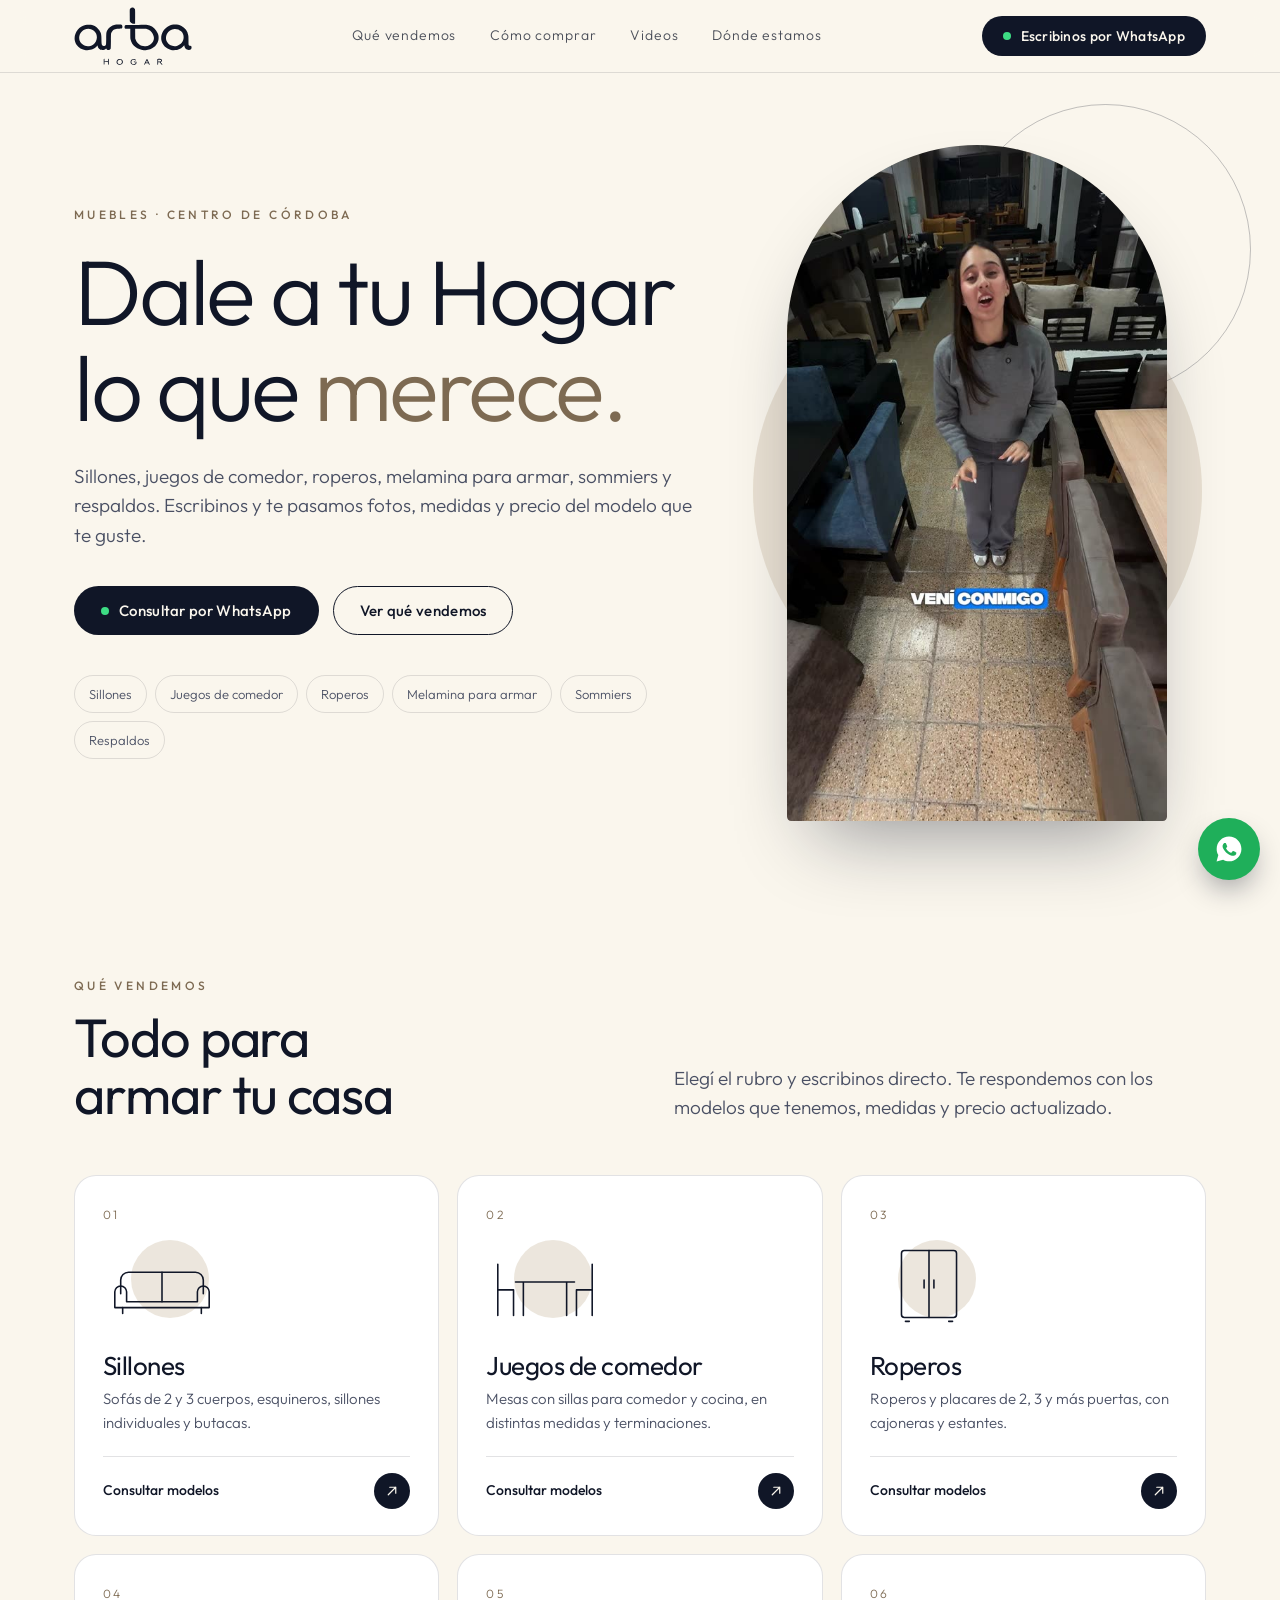
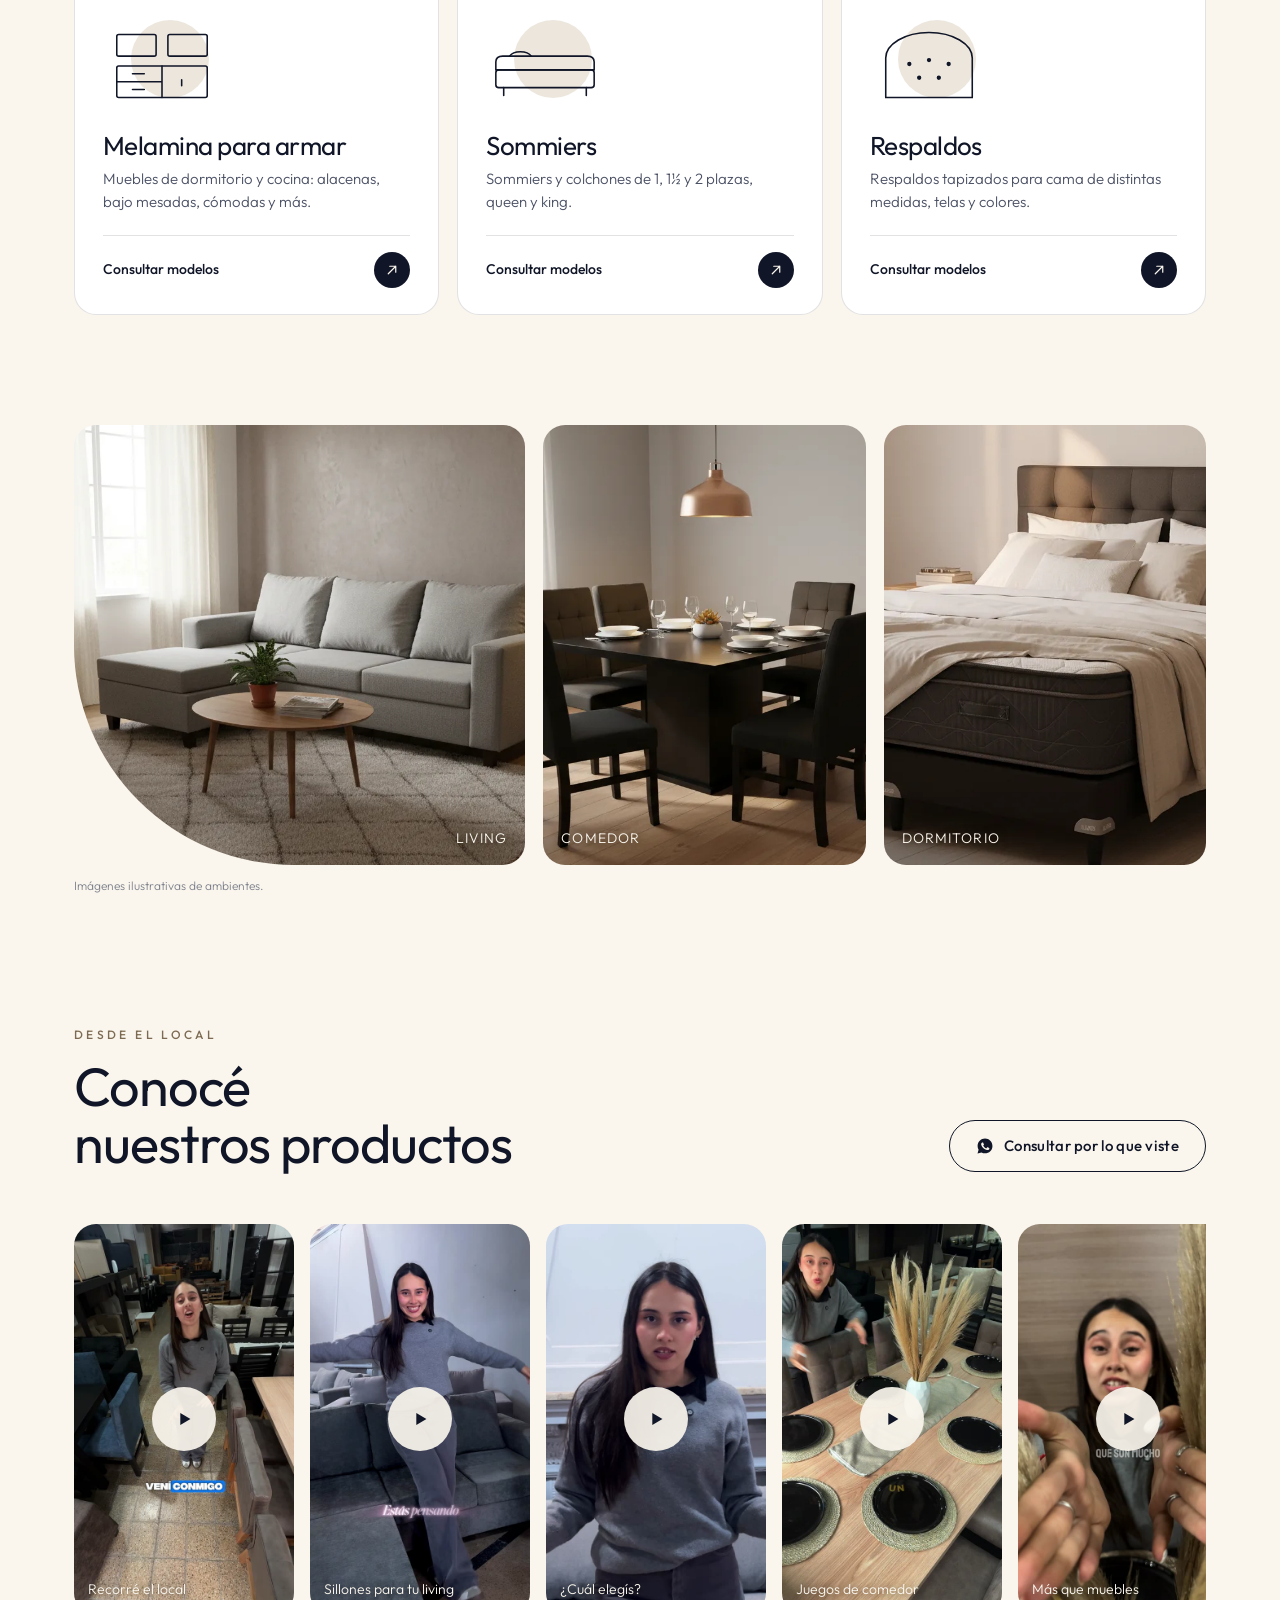
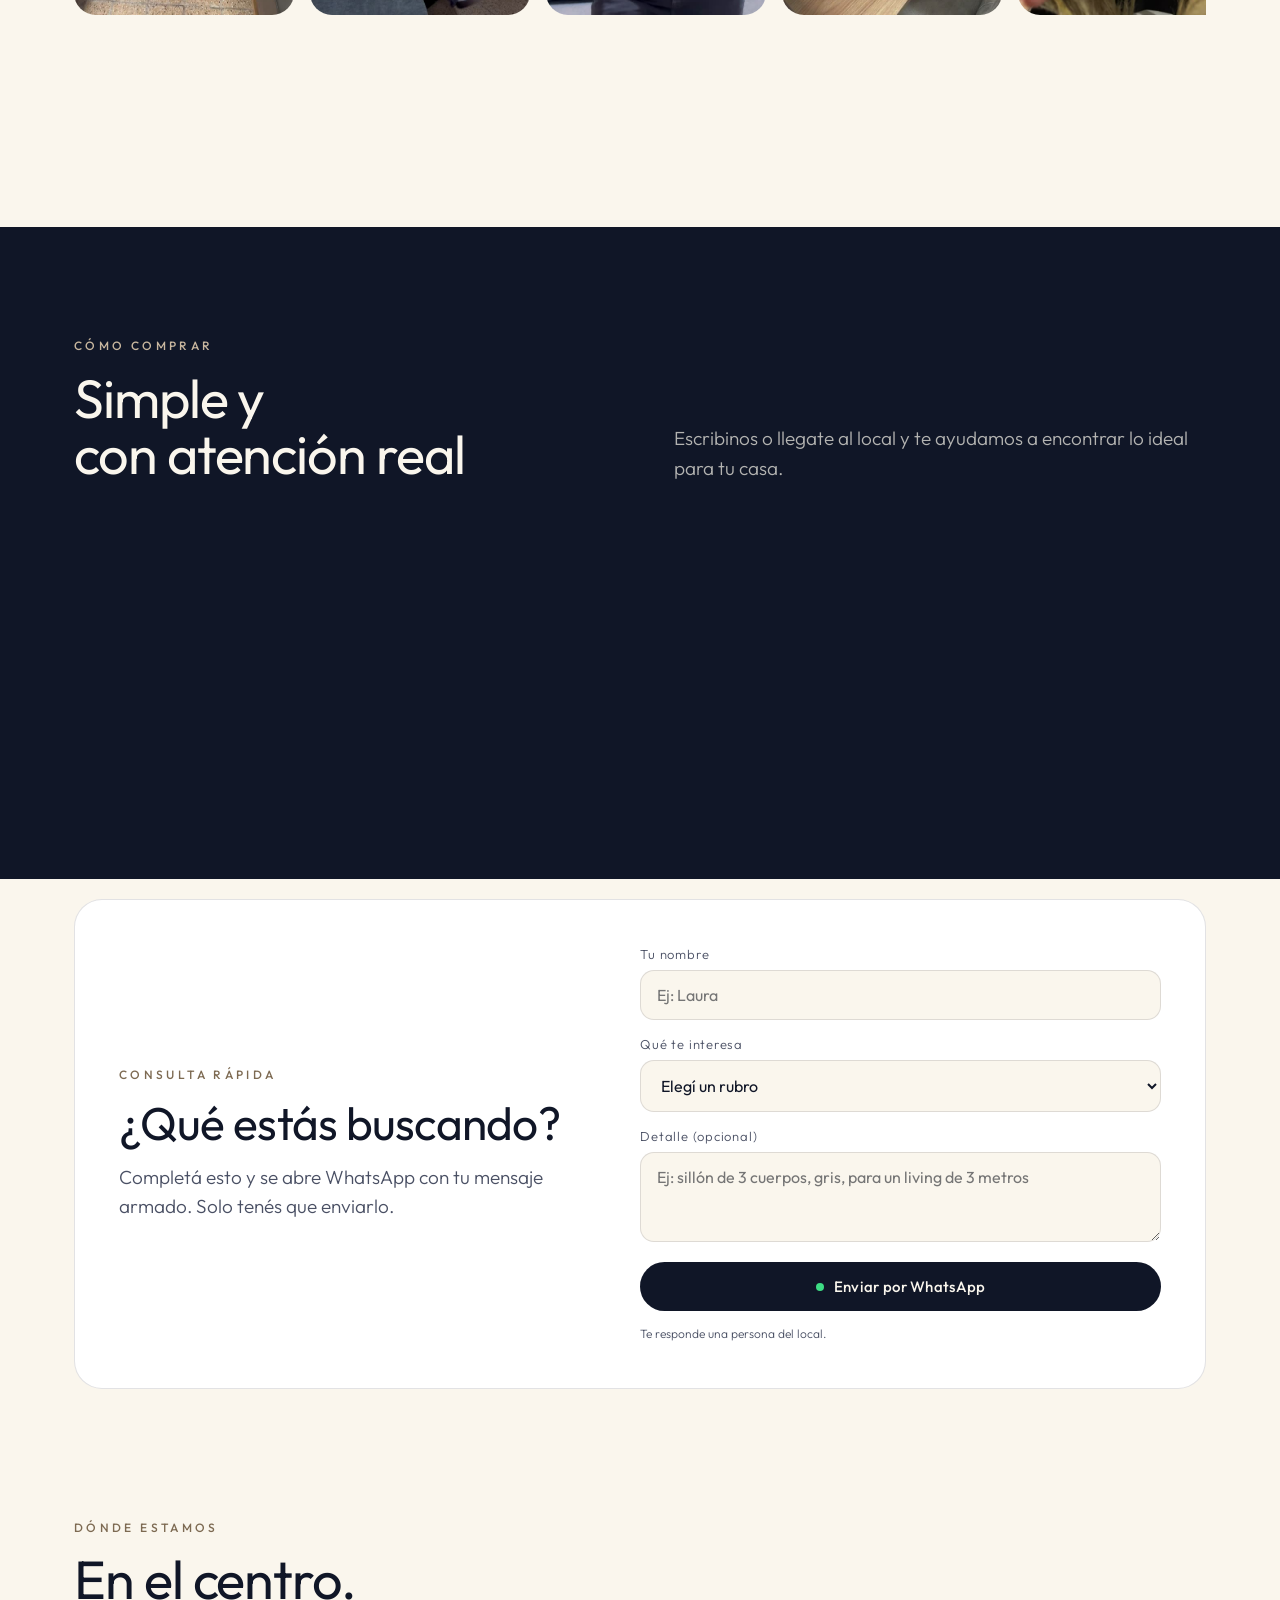
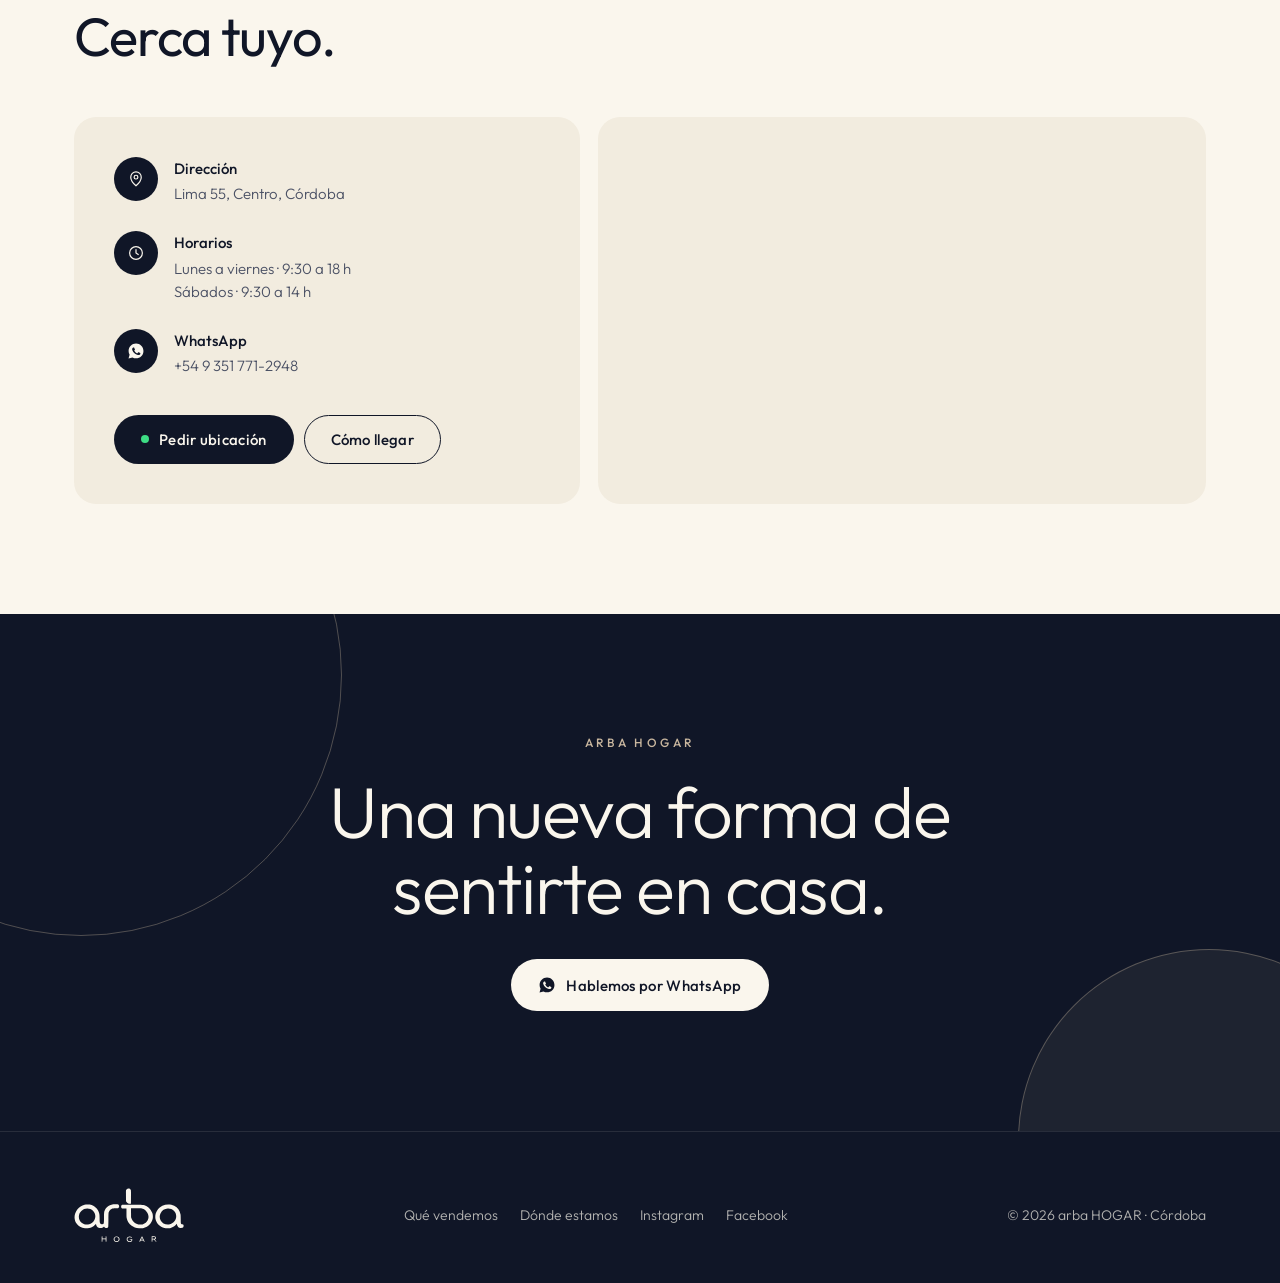
==== index.html @ 5118fccf "a" ====
<!doctype html>
<html lang="es-AR">
<head>
<meta charset="utf-8">
<meta name="viewport" content="width=device-width, initial-scale=1">
<title>arba HOGAR — Muebles en el centro de Córdoba</title>
<meta name="description" content="Sillones, juegos de comedor, roperos, melamina para armar, sommiers y respaldos. Visitanos en el centro de Córdoba o consultanos por WhatsApp.">
<meta property="og:title" content="arba HOGAR — Dale a tu Hogar lo que merece">
<meta property="og:description" content="Sillones, comedores, roperos, melamina, sommiers y respaldos. Consultanos por WhatsApp.">
<meta property="og:image" content="assets/og.jpg">
<meta property="og:type" content="website">
<meta name="theme-color" content="#101627">
<link rel="icon" href="assets/favicon.svg" type="image/svg+xml">
<link rel="preconnect" href="https://fonts.googleapis.com">
<link rel="preconnect" href="https://fonts.gstatic.com" crossorigin>
<link href="https://fonts.googleapis.com/css2?family=Outfit:wght@300;400;500;600&display=swap" rel="stylesheet">
<link rel="stylesheet" href="css/arba.css">
</head>
<body>
<div id="hdr"></div>

<main>
<!-- HERO -->
<section class="hero">
  <div class="wrap">
    <div class="reveal">
      <p class="eyebrow">Muebles · Centro de Córdoba</p>
      <h1 style="margin-top:18px">Dale a tu Hogar<br>lo que <em>merece.</em></h1>
      <p class="lead">Sillones, juegos de comedor, roperos, melamina para armar, sommiers y respaldos. Escribinos y te pasamos fotos, medidas y precio del modelo que te guste.</p>
      <div class="ctas">
        <a class="btn btn-wa" data-wa="Hola! Vi la web de arba HOGAR y quiero consultar por un mueble." data-src="hero"><span class="dot"></span>Consultar por WhatsApp</a>
        <a class="btn btn-line" href="#rubros" id="heroSec">Ver qué vendemos</a>
      </div>
      <div class="chips" id="chips"></div>
    </div>
    <div class="arch-wrap reveal">
      <div class="arch" id="heroMedia">
        <img src="assets/hero-vertical.webp" alt="Living con sillón y mesa ratona" fetchpriority="high">
      </div>
    </div>
  </div>
</section>

<!-- PROMO CON CUENTA REGRESIVA (modo tienda) -->
<section class="wrap reveal" id="promoSec" style="display:none;padding-bottom:28px"></section>

<!-- BENEFICIOS (modo tienda) -->
<section class="wrap reveal" id="perksSec" style="display:none;padding-bottom:10px"></section>

<!-- RUBROS -->
<section class="sec" id="rubros" style="padding-top:60px">
  <div class="wrap">
    <div class="sec-head reveal">
      <div><p class="eyebrow" id="rubrosEyebrow">Qué vendemos</p><h2 style="margin-top:14px" id="rubrosTitle">Todo para<br>armar tu casa</h2></div>
      <p class="lead" id="rubrosLead">Elegí el rubro y escribinos directo. Te respondemos con los modelos que tenemos, medidas y precio actualizado.</p>
    </div>
    <div class="rubros" id="rubrosGrid"></div>
  </div>
</section>

<!-- CARRUSELES POR RUBRO (modo tienda) -->
<section class="sec" id="cars" style="padding-top:10px;display:none"><div class="wrap" id="carsWrap"></div></section>

<!-- AMBIENTES -->
<section class="wrap reveal" style="padding-bottom:20px">
  <div class="amb">
    <figure><img src="assets/ambiente-living.webp" alt="Living" loading="lazy"><figcaption>LIVING</figcaption></figure>
    <figure><img src="assets/ambiente-comedor.webp" alt="Comedor" loading="lazy"><figcaption>COMEDOR</figcaption></figure>
    <figure><img src="assets/ambiente-dormitorio.webp" alt="Dormitorio" loading="lazy"><figcaption>DORMITORIO</figcaption></figure>
  </div>
  <p class="amb-note">Imágenes ilustrativas de ambientes.</p>
</section>

<!-- VIDEOS -->
<section class="sec" id="videos" data-if-videos>
  <div class="wrap">
    <div class="sec-head reveal">
      <div><p class="eyebrow">Desde el local</p><h2 style="margin-top:14px">Conocé<br>nuestros productos</h2></div>
      <a class="btn btn-line" data-wa="Hola! Vi los videos en la web y quiero consultar." data-src="videos"><svg class="ico"><use href="#i-wa"/></svg>Consultar por lo que viste</a>
    </div>
    <div class="reels reveal" id="reels"></div>
  </div>
</section>

<!-- FINANCIACIÓN (modo tienda) -->
<section class="sec dark" id="finSec" style="display:none;margin-top:90px">
  <div class="wrap">
    <div class="sec-head reveal">
      <div><p class="eyebrow">Formas de pago</p><h2 style="margin-top:14px">Pagalo como<br>te quede mejor</h2></div>
      <a class="btn btn-marfil" data-wa="Hola! Quiero consultar por las formas de pago y cuotas." data-src="financiacion"><svg class="ico"><use href="#i-wa"/></svg>Consultar planes</a>
    </div>
    <div class="fin reveal" id="finGrid"></div>
  </div>
</section>

<!-- CÓMO COMPRAR -->
<section class="sec dark" id="como" style="margin-top:90px">
  <div class="wrap">
    <div class="sec-head reveal">
      <div><p class="eyebrow">Cómo comprar</p><h2 style="margin-top:14px">Simple y<br>con atención real</h2></div>
      <p class="lead">Escribinos o llegate al local y te ayudamos a encontrar lo ideal para tu casa.</p>
    </div>
    <div class="pasos reveal" id="pasos">
      <div class="paso"><div class="n">1</div><h3>Contanos qué buscás</h3><p>Escribinos por WhatsApp qué mueble necesitás, para qué ambiente y, si las tenés, las medidas del espacio.</p></div>
      <div class="paso"><div class="n">2</div><h3>Te mandamos opciones</h3><p>Fotos, medidas, telas o colores disponibles y el precio actualizado de cada modelo.</p></div>
      <div class="paso"><div class="n">3</div><h3>Pasá a verlo o te lo enviamos</h3><p>Vení al local en el centro a verlo en persona, o coordinamos el envío a tu casa.</p></div>
    </div>
  </div>
</section>

<!-- CONSULTA RÁPIDA -->
<section class="sec" id="consulta" style="padding-top:20px">
  <div class="wrap">
    <div class="form-card reveal">
      <div>
        <p class="eyebrow">Consulta rápida</p>
        <h2 style="margin-top:14px;font-size:clamp(30px,4vw,46px)">¿Qué estás buscando?</h2>
        <p class="lead" style="margin-top:16px">Completá esto y se abre WhatsApp con tu mensaje armado. Solo tenés que enviarlo.</p>
      </div>
      <form id="leadForm">
        <label>Tu nombre<input name="nombre" required autocomplete="given-name" placeholder="Ej: Laura"></label>
        <label>Qué te interesa<select name="rubro" id="rubroSelect" required></select></label>
        <label>Detalle (opcional)<textarea name="detalle" rows="3" placeholder="Ej: sillón de 3 cuerpos, gris, para un living de 3 metros"></textarea></label>
        <button class="btn btn-wa" type="submit"><span class="dot"></span>Enviar por WhatsApp</button>
        <small>Te responde una persona del local.</small>
      </form>
    </div>
  </div>
</section>

<!-- DÓNDE -->
<section class="sec" id="donde" style="padding-top:20px">
  <div class="wrap">
    <div class="sec-head reveal">
      <div><p class="eyebrow">Dónde estamos</p><h2 style="margin-top:14px">En el centro.<br>Cerca tuyo.</h2></div>
    </div>
    <div class="donde reveal">
      <div class="info">
        <div class="row"><div class="i"><svg class="ico"><use href="#i-pin"/></svg></div><div><h4>Dirección</h4><p id="dirTxt"></p></div></div>
        <div class="row" id="horRow"><div class="i"><svg class="ico"><use href="#i-clock"/></svg></div><div><h4>Horarios</h4><p id="horTxt"></p></div></div>
        <div class="row"><div class="i"><svg class="ico"><use href="#i-wa"/></svg></div><div><h4>WhatsApp</h4><p id="waTxt"></p></div></div>
        <div style="display:flex;gap:10px;flex-wrap:wrap;margin-top:auto">
          <a class="btn btn-wa" data-wa="Hola! Quiero pasar por el local, ¿me confirman la dirección y el horario?" data-src="donde"><span class="dot"></span>Pedir ubicación</a>
          <a class="btn btn-line" id="mapsBtn" target="_blank" rel="noopener">Cómo llegar</a>
        </div>
      </div>
      <div class="map" id="mapBox"></div>
    </div>
  </div>
</section>

<!-- CIERRE -->
<section class="cierre dark">
  <div class="wrap" style="position:relative;z-index:1">
    <p class="eyebrow" style="margin-bottom:22px">arba HOGAR</p>
    <h2>Una nueva forma de sentirte en casa.</h2>
    <a class="btn btn-marfil" data-wa="Hola! Vi la web de arba HOGAR y quiero hacer una consulta." data-src="cierre"><svg class="ico"><use href="#i-wa"/></svg>Hablemos por WhatsApp</a>
  </div>
</section>
</main>

<div id="ftr"></div>

<script src="js/config.js"></script>
<script src="js/muestra.js"></script>
<script src="js/api.js"></script>
<script src="js/ui.js"></script>
<script>
(async function(){
  const U = ArbaUI, $ = (id) => document.getElementById(id);
  const site = await U.boot();
  let cat = { categorias: [], productos: [], promos: [] };
  try { cat = await ArbaAPI.catalogo(); } catch (e) { console.warn(e); }
  if (!cat.categorias.length) cat.categorias = window.ARBA_MUESTRA.categorias;   // red de seguridad
  const conCatalogo = site.catalogoActivo && cat.productos.length > 0;
  const banner = conCatalogo ? cat.promos.find(p => p.banner) : null;

  U.shell(site, { catalogo: conCatalogo, promoBanner: banner });

  const catById = Object.fromEntries(cat.categorias.map(c => [c.id, c]));
  const prodsDe = (c) => cat.productos.filter(p => p.categoria_id === c.id);

  // chips del hero
  $('chips').innerHTML = cat.categorias.map(c => conCatalogo
    ? `<a class="chip" href="catalogo.html?cat=${c.slug}">${U.esc(c.nombre)}</a>`
    : `<span class="chip">${U.esc(c.nombre)}</span>`).join('');

  if (conCatalogo) {
    $('heroSec').textContent = 'Ver catálogo'; $('heroSec').href = 'catalogo.html';
    $('rubrosEyebrow').textContent = 'Comprá por rubro';
    $('rubrosTitle').innerHTML = 'Elegí qué<br>estás buscando';
    $('rubrosLead').textContent = 'Precios publicados, variantes y cuotas. Sumá lo que te guste al carrito y mandanos el pedido por WhatsApp.';

    // promo con cuenta regresiva: la promo con franja, o la que vence antes
    const conFecha = cat.promos.filter(p => p.hasta).sort((a, b) => a.hasta.localeCompare(b.hasta));
    const promo = banner || conFecha[0];
    if (promo) {
      const alcance = promo.categoria_id ? catById[promo.categoria_id]?.nombre : 'productos seleccionados';
      const href = promo.categoria_id && catById[promo.categoria_id] ? `catalogo.html?cat=${catById[promo.categoria_id].slug}` : 'catalogo.html?promos=1';
      const fin = U.finDe(promo);
      $('promoSec').style.display = '';
      $('promoSec').innerHTML = `<div class="promo-band">
        <div><p class="eyebrow">Promo vigente</p>
          <h2>${U.esc(promo.titulo)}${promo.tipo === 'porcentaje' ? ` <b>${Number(promo.valor)}% OFF</b>` : ''}</h2>
          <p>En ${U.esc(alcance || 'productos seleccionados')}${promo.hasta ? ` · válida hasta el ${promo.hasta.split('-').reverse().slice(0, 2).join('/')}` : ' · por tiempo limitado'}.</p></div>
        <div class="right">${fin ? '<div class="cdown" id="cdHome"></div>' : ''}<a class="btn btn-marfil" href="${href}">Ver productos en promo</a></div></div>`;
      if (fin) U.countdown($('cdHome'), fin);
    }

    // beneficios
    const pl = (site.planes || [])[0];
    const perks = [
      pl ? ['i-card', `${pl.cuotas} cuotas${pl.sinInteres !== false ? ' sin interés' : ''}`, pl.nombre ? `con ${pl.nombre}` : 'con tarjeta'] : ['i-card', 'Pagá con tarjeta', 'Consultá planes'],
      ['i-cash', 'Mejor precio', 'en efectivo o transferencia'],
      ['i-store', 'Retirá en el local', site.direccion ? site.direccion.split(',')[0] : 'en el centro'],
      ['i-wa', 'Te asesoramos', 'por WhatsApp'],
    ];
    $('perksSec').style.display = '';
    $('perksSec').innerHTML = `<div class="perks">${perks.map(([ic, b, sp]) => `<div class="perk"><div class="i"><svg class="ico"><use href="#${ic}"/></svg></div><div><b>${U.esc(b)}</b><span>${U.esc(sp)}</span></div></div>`).join('')}</div>`;

    // financiación
    const ahorros = cat.productos.map(p => U.desdePrecio(p, cat.promos)).filter(x => x.mostrar && x.ahorro > 0).map(x => x.ahorro).sort((a, b) => a - b);
    const ahorroTip = ahorros.length ? ahorros[Math.floor(ahorros.length / 2)] : 0;
    const fin = (site.planes || []).map(p => ['i-card', `${p.cuotas} cuotas`, `${p.sinInteres !== false ? 'Sin interés' : 'Con tarjeta'}${p.nombre ? ' con ' + p.nombre : ''}`]);
    fin.push(['i-cash', ahorroTip ? `${ahorroTip}% menos` : 'Mejor precio', 'Pagando en efectivo o transferencia']);
    fin.push(['i-store', 'Retiro en el local', site.direccion || 'Centro de Córdoba']);
    $('finSec').style.display = '';
    $('finGrid').innerHTML = fin.slice(0, 3).map(([ic, b, p]) => `<div class="fin-card"><div class="i"><svg class="ico"><use href="#${ic}"/></svg></div><b>${U.esc(b)}</b><p>${U.esc(p)}</p></div>`).join('');
    $('como').style.marginTop = '0';

    // cómo comprar en modo tienda
    $('pasos').innerHTML = [
      ['Elegí tus muebles', 'Mirá modelos, variantes y precios. Sumá al carrito todo lo que te interese.'],
      ['Mandá el pedido', 'Desde el carrito se arma el mensaje con productos, total y forma de pago. Lo enviás por WhatsApp.'],
      ['Confirmamos y retirás', 'Te confirmamos disponibilidad y precio final. Retirás en el local o coordinamos la entrega.'],
    ].map(([h, p], i) => `<div class="paso"><div class="n">${i + 1}</div><h3>${h}</h3><p>${p}</p></div>`).join('');
  }

  // rubros
  $('rubrosGrid').innerHTML = cat.categorias.map((r, i) => {
    const ps = prodsDe(r);
    const precios = ps.map(p => U.desdePrecio(p, cat.promos)).filter(x => x.mostrar).map(x => x.precio);
    const desde = precios.length ? Math.min(...precios) : null;
    const attrs = conCatalogo
      ? `href="catalogo.html?cat=${r.slug}"`
      : `data-wa="Hola! Vi la web de arba HOGAR y quiero consultar por ${U.esc(r.nombre.toLowerCase())}." data-src="rubro" data-rubro="${r.slug}"`;
    return `<a class="rubro reveal" ${attrs}>
      <span class="num">${String(i + 1).padStart(2, '0')}${conCatalogo && ps.length ? `<span class="cnt">${ps.length} modelo${ps.length > 1 ? 's' : ''}</span>` : ''}</span>
      <div class="art">${U.ICONOS[r.icono] || U.ICONOS.generico}</div>
      <h3>${U.esc(r.nombre)}</h3><p>${U.esc(r.descripcion)}</p>
      ${conCatalogo && desde ? `<div class="desde">desde<b>${U.money(desde)}</b></div>` : ''}
      <div class="go"><span>${conCatalogo ? (ps.length ? 'Ver modelos' : 'Consultar') : 'Consultar modelos'}</span><span class="arrow"><svg class="ico"><use href="#i-arrow"/></svg></span></div></a>`;
  }).join('');
  $('rubroSelect').innerHTML = '<option value="" disabled selected>Elegí un rubro</option>' +
    cat.categorias.map(r => `<option>${U.esc(r.nombre)}</option>`).join('') + '<option>Otra cosa</option>';

  // carruseles: destacados + uno por rubro
  if (conCatalogo) {
    const bloques = [];
    const dest = cat.productos.filter(p => p.destacado);
    if (dest.length) bloques.push({ eyebrow: 'Destacados', titulo: 'Lo que más nos piden', href: 'catalogo.html', items: dest });
    const enPromo = cat.productos.filter(p => U.promoDe(p, cat.promos));
    if (enPromo.length) bloques.push({ eyebrow: 'Ofertas', titulo: 'En promoción', href: 'catalogo.html?promos=1', items: enPromo });
    const flechas = `<button class="car-btn" data-dir="-1" aria-label="Anterior"><svg class="ico"><use href="#i-chev-l"/></svg></button><button class="car-btn" data-dir="1" aria-label="Siguiente"><svg class="ico"><use href="#i-chev-r"/></svg></button>`;
    const conProds = cat.categorias.filter(c => prodsDe(c).length);
    $('cars').style.display = '';
    $('carsWrap').innerHTML = bloques.map(b => `<div class="car car-sec reveal" data-car>
      <div class="car-head"><div><p class="eyebrow">${U.esc(b.eyebrow)}</p><h2 style="margin-top:10px">${U.esc(b.titulo)}</h2></div>
        <div class="r"><a href="${b.href}">Ver todo</a>${flechas}</div></div>
      <div class="car-track">${b.items.slice(0, 10).map(p => U.card(p, catById[p.categoria_id], cat.promos)).join('')}</div></div>`).join('') +
      (conProds.length ? `<div class="car car-sec reveal" data-car id="tabsCar">
        <div class="car-head"><div><p class="eyebrow">Explorá</p><h2 style="margin-top:10px">Por rubro</h2></div><div class="r"><a id="tabAll" href="#">Ver todo</a>${flechas}</div></div>
        <div class="pills tabs" id="tabs">${conProds.map((c, i) => `<button class="pill${i ? '' : ' on'}" data-t="${c.id}">${U.esc(c.nombre)}</button>`).join('')}</div>
        <div class="car-track" id="tabTrack"></div></div>` : '');
    const tab = (id) => {
      const c = catById[id];
      $('tabTrack').innerHTML = prodsDe(c).map(p => U.card(p, c, cat.promos)).join('');
      $('tabTrack').scrollLeft = 0; $('tabAll').href = `catalogo.html?cat=${c.slug}`;
      document.querySelectorAll('#tabs .pill').forEach(b => b.classList.toggle('on', b.dataset.t === id));
      U.bindQuick($('tabTrack'), cat); $('tabTrack').dispatchEvent(new Event('scroll'));
    };
    if (conProds.length) { document.querySelectorAll('#tabs .pill').forEach(b => b.onclick = () => tab(b.dataset.t)); tab(conProds[0].id); }
    U.carousel($('carsWrap'));
    U.bindQuick(document, cat);
  }

  // formulario → WhatsApp
  $('leadForm').addEventListener('submit', e => {
    e.preventDefault();
    const f = new FormData(e.target);
    let msg = `Hola! Soy ${f.get('nombre').trim()}. Vi la web de arba HOGAR y me interesa: ${f.get('rubro')}.`;
    if (f.get('detalle').trim()) msg += `\n${f.get('detalle').trim()}`;
    U.track('Lead', { content_category: f.get('rubro') });
    window.open(U.waURL(msg), '_blank');
  });

  // dónde
  $('dirTxt').textContent = site.direccion || 'Centro de Córdoba — escribinos y te pasamos la ubicación exacta.';
  if ((site.horarios || []).length) $('horTxt').innerHTML = site.horarios.map(U.esc).join('<br>'); else $('horRow').style.display = 'none';
  $('waTxt').textContent = site.whatsappVisible;
  const q = encodeURIComponent((site.direccion || 'Centro, Córdoba') + ', Córdoba, Argentina');
  $('mapBox').innerHTML = `<iframe loading="lazy" referrerpolicy="no-referrer-when-downgrade" title="Mapa" src="https://www.google.com/maps?q=${q}&z=${site.direccion ? 16 : 14}&output=embed"></iframe>`;
  if (site.direccion) $('mapsBtn').href = `https://www.google.com/maps/search/?api=1&query=${q}`; else $('mapsBtn').style.display = 'none';

  // videos
  const vids = site.videos || [];
  const v0 = site.heroVideo && site.heroVideo.src ? site.heroVideo : vids[0];
  if (v0 && !matchMedia('(prefers-reduced-motion: reduce)').matches) {
    $('heroMedia').innerHTML = `<video autoplay muted loop playsinline preload="metadata" poster="${U.esc(v0.poster || 'assets/hero-vertical.webp')}"><source src="${U.esc(v0.src)}" type="video/mp4"></video>`;
  }
  if (vids.length) {
    $('reels').innerHTML = vids.map(v => `<div class="reel"><video muted loop playsinline preload="none" ${v.poster ? `poster="${U.esc(v.poster)}"` : ''}><source src="${U.esc(v.src)}#t=0.1" type="video/mp4"></video>
      <div class="play"><span><svg class="ico" style="width:22px;height:22px"><use href="#i-play"/></svg></span></div>${v.titulo ? `<div class="cap">${U.esc(v.titulo)}</div>` : ''}</div>`).join('');
    $('reels').querySelectorAll('.reel').forEach(r => {
      const vid = r.querySelector('video');
      r.addEventListener('click', () => {
        if (vid.paused) { $('reels').querySelectorAll('.reel').forEach(o => { o.querySelector('video').pause(); o.classList.remove('playing'); }); vid.muted = false; vid.play(); r.classList.add('playing'); }
        else { vid.pause(); r.classList.remove('playing'); }
      });
    });
  }

  U.bindWA();
  if (window.fbq) { const io = new IntersectionObserver(es => { if (es[0].isIntersecting) { U.track('ViewContent', { content_name: 'rubros' }); io.disconnect(); } }, { threshold: .3 }); io.observe($('rubros')); }
  U.reveal();
})();
</script>
</body>
</html>
---- css/arba.css ----
/* arba HOGAR — estilos compartidos */
:root{
  --noche:#101627; --noche-2:#1B2338; --marfil:#FAF6ED; --marfil-2:#F2ECDF;
  --arena:#C9B79F; --arena-osc:#7D6A52; --tinta:#101627; --tinta-suave:#4A5064;
  --linea:rgba(16,22,39,.12); --wa:#1FAF5A;
  --r:22px; --max:1180px;
}
*{box-sizing:border-box;margin:0;padding:0}
html{scroll-behavior:smooth}
body{font-family:'Outfit',system-ui,sans-serif;background:var(--marfil);color:var(--tinta);font-weight:300;line-height:1.55;-webkit-font-smoothing:antialiased;overflow-x:hidden}
img,video,svg{display:block;max-width:100%}
a{color:inherit;text-decoration:none}
.wrap{max-width:var(--max);margin:0 auto;padding:0 24px}
@media(max-width:600px){.wrap{padding:0 16px}}
.eyebrow{font-size:12px;letter-spacing:.28em;text-transform:uppercase;font-weight:500;color:var(--arena-osc)}
h1,h2,h3{font-weight:400;letter-spacing:-.02em;line-height:1.05}
h2{font-size:clamp(32px,4.6vw,54px)}
.lead{font-size:clamp(17px,1.6vw,19px);color:var(--tinta-suave);max-width:34em}

/* botones */
.btn{display:inline-flex;align-items:center;gap:10px;padding:16px 26px;border-radius:999px;font:500 15px/1 'Outfit',sans-serif;letter-spacing:.02em;cursor:pointer;border:1px solid transparent;transition:transform .2s,background .2s,color .2s}
.btn:hover{transform:translateY(-2px)}
.btn-wa{background:var(--noche);color:var(--marfil)}
.btn-wa:hover{background:var(--noche-2)}
.btn-wa .dot{width:8px;height:8px;border-radius:50%;background:#3DDC84;box-shadow:0 0 0 0 rgba(61,220,132,.6);animation:pulse 2s infinite}
.btn-line{border-color:var(--noche);color:var(--noche)}
.btn-line:hover{background:var(--noche);color:var(--marfil)}
.btn-marfil{background:var(--marfil);color:var(--noche)}
@keyframes pulse{0%{box-shadow:0 0 0 0 rgba(61,220,132,.55)}70%{box-shadow:0 0 0 10px rgba(61,220,132,0)}100%{box-shadow:0 0 0 0 rgba(61,220,132,0)}}
.ico{width:18px;height:18px;flex:none}

/* nav */
.nav{position:sticky;top:0;z-index:40;background:rgba(250,246,237,.88);backdrop-filter:blur(12px);border-bottom:1px solid var(--linea)}
.nav .wrap{display:flex;align-items:center;justify-content:space-between;height:72px}
.nav .logo{color:var(--noche);width:118px}
.nav ul{display:flex;gap:34px;list-style:none;font-size:14px;letter-spacing:.06em}
.nav ul a{opacity:.75;transition:opacity .2s}
.nav ul a:hover{opacity:1}
.nav .btn{padding:12px 20px;font-size:14px}
@media(max-width:860px){.nav ul{display:none}.nav .logo{width:96px}.nav .btn span.t-long{display:none}}

/* hero */
.hero{position:relative;padding:72px 0 96px;overflow:hidden}
.hero .wrap{display:grid;grid-template-columns:1.15fr .85fr;gap:56px;align-items:center}
.hero h1{font-size:clamp(46px,7.2vw,92px);font-weight:300;letter-spacing:-.035em}
.hero h1 em{font-style:normal;color:var(--arena-osc)}
.hero .lead{margin:26px 0 36px}
.hero .ctas{display:flex;gap:14px;flex-wrap:wrap}
.hero .chips{display:flex;flex-wrap:wrap;gap:8px;margin-top:40px}
.chip{font-size:13px;padding:8px 14px;border:1px solid var(--linea);border-radius:999px;color:var(--tinta-suave)}
.arch-wrap{position:relative;justify-self:center;width:min(380px,100%)}
.arch-wrap::before{content:"";position:absolute;width:118%;aspect-ratio:1;border-radius:50%;background:var(--arena);opacity:.35;left:-9%;top:18%;z-index:0}
.arch-wrap::after{content:"";position:absolute;width:76%;aspect-ratio:1;border-radius:50%;border:1px solid var(--noche);opacity:.25;right:-22%;top:-6%;z-index:0}
.arch{position:relative;z-index:1;aspect-ratio:9/16;border-radius:999px 999px var(--r) var(--r);overflow:hidden;background:var(--marfil-2);box-shadow:0 40px 80px -30px rgba(16,22,39,.45)}
.arch img,.arch video{width:100%;height:100%;object-fit:cover}
.arch .tag{position:absolute;left:16px;bottom:16px;right:16px;background:rgba(250,246,237,.92);border-radius:14px;padding:12px 14px;font-size:13px;display:flex;align-items:center;gap:10px}
.arch .tag b{font-weight:500}
@media(max-width:860px){
  .hero{padding:40px 0 72px}
  .hero .wrap{grid-template-columns:1fr;gap:48px}
  .arch-wrap{width:min(300px,78%)}
}

/* rubros */
.sec{padding:110px 0}
@media(max-width:600px){.sec{padding:76px 0}}
.sec-head{display:flex;justify-content:space-between;align-items:flex-end;gap:32px;margin-bottom:52px;flex-wrap:wrap}
.sec-head .lead{max-width:28em}
.rubros{display:grid;grid-template-columns:repeat(3,1fr);gap:18px}
@media(max-width:900px){.rubros{grid-template-columns:repeat(2,1fr)}}
@media(max-width:520px){.rubros{grid-template-columns:1fr 1fr;gap:10px}.rubro{min-height:0;padding:16px 14px 12px}.rubro .num{display:none}.rubro .art{width:64px;height:46px;margin:0 0 12px}.rubro .art::before{width:44px;height:44px;left:14px}.rubro h3{font-size:18px;margin-bottom:4px}.rubro p{display:none}.rubro .desde{margin-top:6px;font-size:12px}.rubro .desde b{font-size:19px}.rubro .go{margin-top:12px;padding-top:10px;font-size:13px}.rubro .go .arrow{width:28px;height:28px}}
.rubro{position:relative;background:#fff;border:1px solid var(--linea);border-radius:var(--r);padding:30px 28px 26px;display:flex;flex-direction:column;min-height:300px;transition:transform .3s,box-shadow .3s,border-color .3s;overflow:hidden}
.rubro:hover{transform:translateY(-4px);box-shadow:0 26px 50px -30px rgba(16,22,39,.35);border-color:transparent}
.rubro .num{font-size:12px;letter-spacing:.2em;color:var(--arena-osc)}
.rubro .art{width:118px;height:84px;color:var(--noche);margin:18px 0 26px;position:relative}
.rubro .art::before{content:"";position:absolute;width:78px;height:78px;border-radius:50%;background:var(--arena);opacity:.35;left:28px;top:-2px;z-index:0;transition:transform .4s}
.rubro:hover .art::before{transform:scale(1.15)}
.rubro .art svg{position:relative;z-index:1;width:100%;height:100%}
.rubro h3{font-size:26px;margin-bottom:8px}
.rubro p{font-size:15px;color:var(--tinta-suave);flex:1}
.rubro .go{margin-top:22px;display:flex;align-items:center;justify-content:space-between;font-size:14px;font-weight:500;border-top:1px solid var(--linea);padding-top:16px}
.rubro .go .arrow{width:36px;height:36px;border-radius:50%;background:var(--noche);color:var(--marfil);display:grid;place-items:center;transition:transform .3s}
.rubro:hover .go .arrow{transform:rotate(-45deg)}

/* ambientes */
.amb{display:grid;grid-template-columns:1.4fr 1fr 1fr;gap:18px;height:440px}
.amb figure{position:relative;border-radius:var(--r);overflow:hidden}
.amb figure:first-child{border-radius:var(--r) var(--r) var(--r) 220px}
.amb img{width:100%;height:100%;object-fit:cover;transition:transform 1.2s}
.amb figure:hover img{transform:scale(1.05)}
.amb figcaption{position:absolute;left:18px;bottom:16px;color:var(--marfil);font-size:14px;letter-spacing:.08em;text-shadow:0 1px 10px rgba(0,0,0,.5)}
.amb figure:first-child figcaption{left:auto;right:18px}
.amb-note{font-size:12px;color:var(--tinta-suave);margin-top:12px;opacity:.7}
@media(max-width:760px){.amb{grid-template-columns:1fr 1fr;height:auto}.amb figure{aspect-ratio:4/5}.amb figure:first-child{grid-column:1/-1;aspect-ratio:16/10;border-radius:var(--r) var(--r) var(--r) 120px}}

/* pasos */
.dark{background:var(--noche);color:var(--marfil)}
.dark .eyebrow{color:var(--arena)}
.dark .lead{color:rgba(250,246,237,.7)}
.pasos{display:grid;grid-template-columns:repeat(3,1fr);gap:0;border-top:1px solid rgba(250,246,237,.15)}
.paso{padding:40px 36px 10px 0}
.paso+.paso{padding-left:36px;border-left:1px solid rgba(250,246,237,.15)}
.paso .n{width:52px;height:52px;border-radius:50%;border:1px solid var(--arena);color:var(--arena);display:grid;place-items:center;font-size:18px;margin-bottom:26px}
.paso h3{font-size:24px;margin-bottom:10px}
.paso p{color:rgba(250,246,237,.68);font-size:15px}
@media(max-width:760px){.pasos{grid-template-columns:1fr}.paso,.paso+.paso{padding:32px 0;border-left:0;border-bottom:1px solid rgba(250,246,237,.15)}}

/* videos */
.reels{display:grid;grid-auto-flow:column;grid-auto-columns:minmax(220px,260px);gap:16px;overflow-x:auto;scroll-snap-type:x mandatory;padding-bottom:12px;scrollbar-width:thin}
.reel{scroll-snap-align:start;position:relative;aspect-ratio:9/16;border-radius:var(--r);overflow:hidden;background:var(--noche);cursor:pointer}
.reel video{width:100%;height:100%;object-fit:cover}
.reel .play{position:absolute;inset:0;display:grid;place-items:center;transition:opacity .3s}
.reel .play span{width:64px;height:64px;border-radius:50%;background:rgba(250,246,237,.92);display:grid;place-items:center;color:var(--noche)}
.reel.playing .play{opacity:0}
.reel .cap{position:absolute;left:14px;right:14px;bottom:14px;color:var(--marfil);font-size:14px;text-shadow:0 1px 8px rgba(0,0,0,.6)}

/* form */
.form-card{background:#fff;border:1px solid var(--linea);border-radius:28px;padding:44px;display:grid;grid-template-columns:1fr 1.1fr;gap:48px;align-items:center}
.form-card form{display:grid;gap:14px}
.form-card label{font-size:13px;letter-spacing:.06em;color:var(--tinta-suave);display:grid;gap:6px}
.form-card input,.form-card select,.form-card textarea{font:400 16px 'Outfit',sans-serif;padding:14px 16px;border:1px solid var(--linea);border-radius:14px;background:var(--marfil);color:var(--tinta);width:100%}
.form-card input:focus,.form-card select:focus,.form-card textarea:focus{outline:2px solid var(--arena);border-color:transparent}
.form-card .btn{justify-content:center;margin-top:6px}
.form-card small{font-size:12px;color:var(--tinta-suave)}
@media(max-width:820px){.form-card{grid-template-columns:1fr;padding:28px 22px;gap:28px}}

/* donde */
.donde{display:grid;grid-template-columns:1fr 1.2fr;gap:18px}
.donde .info{background:var(--marfil-2);border-radius:var(--r);padding:40px;display:flex;flex-direction:column;gap:26px}
.donde .row{display:flex;gap:16px}
.donde .row .i{width:44px;height:44px;border-radius:50%;background:var(--noche);color:var(--marfil);display:grid;place-items:center;flex:none}
.donde .row h4{font-weight:500;font-size:15px;margin-bottom:2px}
.donde .row p{font-size:15px;color:var(--tinta-suave)}
.donde .map{border-radius:var(--r);overflow:hidden;min-height:380px;background:var(--marfil-2)}
.donde .map iframe{width:100%;height:100%;min-height:380px;border:0;filter:grayscale(.4) sepia(.15)}
@media(max-width:820px){.donde{grid-template-columns:1fr}.donde .info{padding:28px 22px}}

/* cierre */
.cierre{position:relative;overflow:hidden;text-align:center;padding:120px 0}
.cierre h2{font-size:clamp(36px,6vw,72px);font-weight:300;max-width:12em;margin:0 auto 34px}
.cierre::before,.cierre::after{content:"";position:absolute;border-radius:50%;border:1px solid rgba(201,183,159,.35)}
.cierre::before{width:520px;height:520px;left:-180px;top:-200px}
.cierre::after{width:380px;height:380px;right:-120px;bottom:-200px;background:rgba(201,183,159,.08)}

footer{background:var(--noche);color:rgba(250,246,237,.7);padding:56px 0 40px;font-size:14px;border-top:1px solid rgba(250,246,237,.1)}
footer .wrap{display:flex;justify-content:space-between;align-items:center;gap:28px;flex-wrap:wrap}
footer .logo{width:110px;color:var(--marfil)}
footer nav{display:flex;gap:22px;flex-wrap:wrap}
footer a:hover{color:var(--marfil)}

/* flotante */
.wa-float{position:fixed;right:20px;bottom:20px;z-index:50;width:62px;height:62px;border-radius:50%;background:var(--wa);color:#fff;display:grid;place-items:center;box-shadow:0 14px 30px -8px rgba(16,22,39,.45);transition:transform .2s}
.wa-float:hover{transform:scale(1.07)}
.wa-float svg{width:30px;height:30px}

.reveal{opacity:0;transform:translateY(24px);transition:opacity .8s ease,transform .8s ease}
.reveal.in{opacity:1;transform:none}
@media(prefers-reduced-motion:reduce){.reveal{opacity:1;transform:none}html{scroll-behavior:auto}}

/* ═════════════ TIENDA ═════════════ */
body.lock{overflow:hidden}
.nav ul a.on{opacity:1;font-weight:500}
.nav-right{display:flex;align-items:center;gap:8px}
.nav-search{width:42px;height:42px;border-radius:50%;display:grid;place-items:center;border:1px solid var(--linea);color:var(--noche)}
.nav-search:hover{border-color:var(--noche)}
.btn-cart{position:relative;display:inline-flex;align-items:center;gap:8px;padding:11px 16px;border-radius:999px;border:1px solid var(--noche);font:500 14px 'Outfit',sans-serif;background:var(--noche);color:var(--marfil);cursor:pointer}
.btn-cart .count,.drawer h3 .count{min-width:20px;height:20px;border-radius:10px;background:var(--arena);color:var(--noche);font-size:12px;display:inline-grid;place-items:center;padding:0 6px;font-weight:600}
.btn-cart.pulse{animation:cartpulse .6s ease}
@keyframes cartpulse{0%{transform:scale(1)}40%{transform:scale(1.12)}100%{transform:scale(1)}}
@media(max-width:1100px){.nav-wa .t-long{display:none}}
@media(max-width:860px){.nav-wa{display:none}.btn-cart .lbl{display:none}.btn-cart{padding:11px 13px}}

/* barra animada */
.ticker{background:var(--noche);color:var(--marfil);height:38px;overflow:hidden;font-size:13px;letter-spacing:.06em;position:relative;z-index:41}
.ticker-track{display:flex;align-items:center;height:100%;white-space:nowrap;width:max-content;animation:tick 40s linear infinite}
.ticker-track span{padding:0 22px}
.ticker-track i{color:var(--arena);font-style:normal;font-size:10px}
.ticker:hover .ticker-track{animation-play-state:paused}
@keyframes tick{to{transform:translateX(-50%)}}
@media(prefers-reduced-motion:reduce){.ticker-track{animation:none}}

/* banda promo con countdown */
.promo-band{background:var(--noche);color:var(--marfil);border-radius:28px;padding:36px 40px;display:grid;grid-template-columns:1fr auto;gap:28px;align-items:center;position:relative;overflow:hidden}
.promo-band::before{content:"";position:absolute;width:420px;height:420px;border-radius:50%;border:1px solid rgba(201,183,159,.3);right:-120px;top:-210px}
.promo-band::after{content:"";position:absolute;width:260px;height:260px;border-radius:50%;background:rgba(201,183,159,.1);left:38%;bottom:-170px}
.promo-band > *{position:relative;z-index:1}
.promo-band .eyebrow{color:var(--arena)}
.promo-band h2{font-size:clamp(30px,4.2vw,50px);font-weight:300;margin:10px 0 8px}
.promo-band h2 b{font-weight:500;color:var(--arena);white-space:nowrap}
.promo-band p{color:rgba(250,246,237,.7)}
.promo-band .right{display:grid;gap:16px;justify-items:end}
.cdown{display:flex;gap:8px}
.cd{display:grid;place-items:center;width:72px;height:76px;border-radius:16px;background:rgba(250,246,237,.08);border:1px solid rgba(250,246,237,.14)}
.cd b{font-size:30px;font-weight:500;line-height:1;font-variant-numeric:tabular-nums}
.cd small{font-size:10px;letter-spacing:.16em;text-transform:uppercase;color:rgba(250,246,237,.6);margin-top:-14px}
@media(max-width:820px){.promo-band{grid-template-columns:1fr;padding:28px 22px}.promo-band .right{justify-items:start}.cd{width:62px;height:66px}.cd b{font-size:24px}}

/* tira de beneficios */
.perks{display:grid;grid-template-columns:repeat(4,1fr);gap:0;border:1px solid var(--linea);border-radius:22px;background:#fff}
.perk{display:flex;gap:14px;align-items:center;padding:20px 22px}
.perk+.perk{border-left:1px solid var(--linea)}
.perk .i{width:44px;height:44px;border-radius:50%;background:var(--marfil-2);display:grid;place-items:center;color:var(--noche);flex:none}
.perk b{display:block;font-weight:500;font-size:15px}
.perk span{font-size:13px;color:var(--tinta-suave)}
@media(max-width:900px){.perks{grid-template-columns:1fr 1fr}.perk:nth-child(3){border-left:0}.perk:nth-child(n+3){border-top:1px solid var(--linea)}}
@media(max-width:520px){.perk{padding:16px 14px;gap:10px}.perk .i{width:36px;height:36px}.perk b{font-size:14px}.perk span{font-size:12px}}

/* rubros con "desde" */
.rubro .desde{margin-top:14px;font-size:13px;color:var(--tinta-suave)}
.rubro .desde b{display:block;font-size:26px;font-weight:500;color:var(--tinta);letter-spacing:-.02em}
.rubro .cnt{font-size:12px;color:var(--arena-osc);margin-left:8px;letter-spacing:.04em}

/* carruseles por rubro */
.car{position:relative}
.car-head{display:flex;justify-content:space-between;align-items:flex-end;gap:16px;margin-bottom:22px;flex-wrap:wrap}
.car-head h2{font-size:clamp(28px,3.4vw,40px)}
.car-head .r{display:flex;gap:8px;align-items:center}
.car-head .r a{font-size:14px;font-weight:500;border-bottom:1px solid currentColor;margin-right:8px}
.car-btn{width:44px;height:44px;border-radius:50%;border:1px solid var(--linea);background:#fff;color:var(--noche);display:grid;place-items:center;cursor:pointer;transition:all .2s}
.car-btn:hover:not(:disabled){background:var(--noche);color:var(--marfil)}
.car-btn:disabled{opacity:.35;cursor:default}
.car-track{display:grid;grid-auto-flow:column;grid-auto-columns:calc((100% - 60px)/4);gap:20px;overflow-x:auto;scroll-snap-type:x mandatory;scrollbar-width:none;padding-bottom:6px}
.car-track::-webkit-scrollbar{display:none}
.car-track > *{scroll-snap-align:start}
@media(max-width:1000px){.car-track{grid-auto-columns:calc((100% - 40px)/3)}}
@media(max-width:720px){.car-track{grid-auto-columns:46%;gap:12px}.car-head .car-btn{display:none}}
.car-sec + .car-sec{margin-top:80px}

/* financiación */
.fin{display:grid;grid-template-columns:repeat(3,1fr);gap:16px}
.fin-card{border:1px solid rgba(250,246,237,.16);border-radius:22px;padding:28px;background:rgba(250,246,237,.04)}
.fin-card .i{width:48px;height:48px;border-radius:50%;background:rgba(201,183,159,.18);color:var(--arena);display:grid;place-items:center;margin-bottom:20px}
.fin-card b{display:block;font-size:30px;font-weight:500;letter-spacing:-.02em;color:var(--marfil)}
.fin-card p{color:rgba(250,246,237,.65);font-size:15px;margin-top:4px}
@media(max-width:820px){.fin{grid-template-columns:1fr}}

/* catálogo */
.cat-hero{padding:48px 0 22px}
.cat-hero h1{font-size:clamp(40px,6vw,72px);font-weight:300;letter-spacing:-.03em;margin-top:14px}
.toolbar{display:flex;gap:14px;align-items:center;justify-content:space-between;flex-wrap:wrap;padding:18px 0 22px;border-bottom:1px solid var(--linea);margin-bottom:30px;position:sticky;top:72px;z-index:20;background:var(--marfil)}
.pills{display:flex;gap:8px;flex-wrap:wrap;flex:1 1 100%;min-width:0}
@media(min-width:1101px){.pills{flex:1 1 0}}
.pill{padding:10px 16px;border-radius:999px;border:1px solid var(--linea);font:400 14px 'Outfit',sans-serif;background:transparent;color:var(--tinta);cursor:pointer;transition:all .2s;white-space:nowrap}
.pill:hover{border-color:var(--noche)}
.pill.on{background:var(--noche);color:var(--marfil);border-color:var(--noche)}
.pill.promo{border-color:var(--arena-osc);color:var(--arena-osc)}
.pill.promo.on{background:var(--arena);border-color:var(--arena);color:var(--noche)}
.search{display:flex;align-items:center;gap:8px;border:1px solid var(--linea);border-radius:999px;padding:0 16px;background:#fff;min-width:260px}
.search input{border:0;outline:0;font:400 15px 'Outfit',sans-serif;padding:12px 0;background:transparent;width:100%;color:var(--tinta)}
.sort{font:400 14px 'Outfit',sans-serif;border:1px solid var(--linea);border-radius:999px;padding:11px 14px;background:#fff;color:var(--tinta)}
.result-n{font-size:13px;color:var(--tinta-suave);margin:-14px 0 20px}
@media(max-width:700px){.search{min-width:0;flex:1}.toolbar{top:64px;padding:12px 0}.toolbar .pills{order:3;width:100%;overflow-x:auto;flex-wrap:nowrap;padding-bottom:4px;scrollbar-width:none}}

/* grilla y tarjetas */
.grid{display:grid;grid-template-columns:repeat(4,minmax(0,1fr));gap:30px 20px}
@media(max-width:1000px){.grid{grid-template-columns:repeat(3,minmax(0,1fr))}}
@media(max-width:720px){.grid{grid-template-columns:repeat(2,minmax(0,1fr));gap:24px 12px}}
.card{position:relative;display:flex;flex-direction:column;color:inherit;min-width:0}
.card .ph{position:relative;display:block;aspect-ratio:4/5;border-radius:var(--r);overflow:hidden;background:var(--marfil-2)}
.card .ph img{position:absolute;inset:0;width:100%;height:100%;object-fit:cover;transition:transform .8s,opacity .5s}
.card .ph img.alt{opacity:0}
.card:hover .ph img.alt{opacity:1}
.card:hover .ph img:not(.alt){transform:scale(1.04)}
.card .badges{position:absolute;top:12px;left:12px;display:flex;gap:6px;flex-wrap:wrap;z-index:2}
.badge{font-size:11px;letter-spacing:.08em;text-transform:uppercase;padding:6px 10px;border-radius:999px;background:var(--marfil);color:var(--noche);font-weight:500}
.badge.promo{background:var(--noche);color:var(--marfil)}
.badge.muestra{background:rgba(250,246,237,.85);color:var(--arena-osc);border:1px dashed var(--arena-osc)}
.card .quick{position:absolute;right:12px;top:12px;width:40px;height:40px;border-radius:50%;border:0;background:var(--noche);color:var(--marfil);font-size:22px;line-height:1;cursor:pointer;display:grid;place-items:center;z-index:3;box-shadow:0 8px 18px -8px rgba(16,22,39,.6);transition:transform .2s,opacity .2s;opacity:0}
.card:hover .quick,.card .quick:focus{opacity:1}
.card .quick:hover{transform:scale(1.08)}
@media(hover:none){.card .quick{opacity:1;width:36px;height:36px;font-size:20px}}
.card .info{display:block;padding:14px 2px 0}
.card .cat{font-size:11px;letter-spacing:.2em;text-transform:uppercase;color:var(--arena-osc)}
.card h3{font-size:18px;font-weight:400;margin:6px 0 2px;letter-spacing:-.01em;line-height:1.2}
.card .res{font-size:14px;color:var(--tinta-suave);white-space:nowrap;overflow:hidden;text-overflow:ellipsis}
.card .pr{margin-top:10px;display:flex;align-items:baseline;gap:8px;flex-wrap:wrap}
.card .pr small{font-size:12px;color:var(--tinta-suave)}
.card .pr b{font-weight:500;font-size:21px;letter-spacing:-.01em}
.card .pr s{font-size:13px;color:var(--tinta-suave)}
.card .pr .cons{font-size:14px;font-weight:500;color:var(--arena-osc)}
.card .save{font-size:12px;color:var(--arena-osc);font-weight:500;margin-top:2px}
.card .cuota{font-size:13px;color:var(--tinta-suave);margin-top:4px}
.card .cuota b{color:var(--tinta);font-weight:500}
.card .swatches{display:flex;gap:4px;margin-top:10px;align-items:center}
.card .swatches i{width:13px;height:13px;border-radius:50%;border:1px solid var(--linea)}
.card .swatches span{font-size:11px;color:var(--tinta-suave);margin-left:2px}
@media(max-width:720px){.card h3{font-size:15px}.card .pr b{font-size:17px}.card .cuota{font-size:12px}.card .save{font-size:11px}}

.ph-empty{position:absolute;inset:0;display:grid;place-items:center;color:var(--noche)}
.ph-empty .art{width:46%;max-width:150px;aspect-ratio:120/84;position:relative}
.ph-empty .art::before{content:"";position:absolute;width:62%;aspect-ratio:1;border-radius:50%;background:var(--arena);opacity:.4;left:22%;top:-6%}
.ph-empty .art svg{position:relative;width:100%;height:100%}
.empty-state{text-align:center;padding:80px 20px;color:var(--tinta-suave)}

/* producto */
.crumbs{font-size:13px;color:var(--tinta-suave);padding:22px 0;display:flex;gap:8px;flex-wrap:wrap}
.crumbs a:hover{color:var(--tinta)}
.pdp{display:grid;grid-template-columns:1.1fr .9fr;gap:56px;align-items:start;padding-bottom:90px}
@media(max-width:900px){.pdp{grid-template-columns:1fr;gap:26px}}
.gal-main{position:relative;aspect-ratio:4/5;border-radius:240px 240px var(--r) var(--r);overflow:hidden;background:var(--marfil-2)}
.gal-main img{width:100%;height:100%;object-fit:cover}
.gal-main .badges{position:absolute;top:22px;left:50%;transform:translateX(-50%);display:flex;gap:6px}
.gal-thumbs{display:flex;gap:10px;margin-top:12px;overflow-x:auto}
.gal-thumbs button{flex:none;width:76px;height:76px;border-radius:14px;overflow:hidden;border:2px solid transparent;padding:0;cursor:pointer;background:var(--marfil-2)}
.gal-thumbs button.on{border-color:var(--noche)}
.gal-thumbs img{width:100%;height:100%;object-fit:cover}
.gal-nav{position:absolute;top:50%;transform:translateY(-50%);width:44px;height:44px;border-radius:50%;border:0;background:rgba(250,246,237,.9);cursor:pointer;display:grid;place-items:center;color:var(--noche)}
.gal-nav.prev{left:12px}.gal-nav.next{right:12px}
.pdp-info{position:sticky;top:96px}
@media(max-width:900px){.pdp-info{position:static}.gal-main{border-radius:160px 160px var(--r) var(--r)}}
.pdp-info h1{font-size:clamp(32px,4.2vw,50px);font-weight:300;letter-spacing:-.03em;margin:10px 0 8px;line-height:1.05}
.pdp-info .res{color:var(--tinta-suave);font-size:17px}
.pdp-promo{display:flex;align-items:center;justify-content:space-between;gap:14px;flex-wrap:wrap;background:var(--noche);color:var(--marfil);border-radius:18px;padding:14px 16px;margin-top:22px}
.pdp-promo b{font-weight:500}
.pdp-promo small{display:block;color:rgba(250,246,237,.6);font-size:12px}
.pdp-promo .cdown{gap:5px}
.pdp-promo .cd{width:48px;height:50px;border-radius:12px}
.pdp-promo .cd b{font-size:18px}
.pdp-promo .cd small{font-size:8px;margin-top:-10px}
.price-box{margin:22px 0;padding:22px;border-radius:20px;background:#fff;border:1px solid var(--linea)}
.price-box .main{display:flex;align-items:baseline;gap:12px;flex-wrap:wrap}
.price-box .main b{font-size:42px;font-weight:500;letter-spacing:-.02em;line-height:1}
.price-box .main s{color:var(--tinta-suave);font-size:17px}
.price-box .main .off{font-size:13px;font-weight:600;background:var(--arena);color:var(--noche);padding:4px 10px;border-radius:999px}
.price-box .lbl{font-size:13px;color:var(--tinta-suave);margin-top:6px}
.price-box .opts{margin-top:16px;padding-top:14px;border-top:1px dashed var(--linea);display:grid;gap:8px;font-size:15px}
.price-box .opts div{display:flex;justify-content:space-between;gap:10px}
.price-box .opts .hl{background:var(--marfil-2);margin:0 -10px;padding:10px;border-radius:12px}
.price-box .opts .hl b{font-weight:500}
.opt-label{font-size:12px;letter-spacing:.18em;text-transform:uppercase;color:var(--tinta-suave);margin-bottom:10px}
.opt-label span{color:var(--tinta);letter-spacing:0;text-transform:none;font-size:14px;margin-left:6px}
.opt-label.warn{color:#B3412E}
.vars{display:flex;flex-wrap:wrap;gap:8px;margin-bottom:22px}
.var{display:inline-flex;align-items:center;gap:8px;padding:10px 14px;border-radius:999px;border:1px solid var(--linea);background:#fff;font:400 14px 'Outfit',sans-serif;color:var(--tinta);cursor:pointer;transition:all .2s}
.var i{width:16px;height:16px;border-radius:50%;border:1px solid rgba(16,22,39,.15)}
.var em{font-style:normal;font-size:12px;color:var(--tinta-suave)}
.var.on{border-color:var(--noche);box-shadow:inset 0 0 0 1px var(--noche)}
.var.off{opacity:.45;text-decoration:line-through}
.buy{display:grid;grid-template-columns:auto 1fr;gap:10px}
.qty-box{display:flex;align-items:center;border:1px solid var(--linea);border-radius:999px;background:#fff}
.qty-box button{width:44px;height:52px;border:0;background:none;font-size:20px;cursor:pointer;color:var(--noche)}
.qty-box span{min-width:26px;text-align:center;font-weight:500}
.buy .btn,.pdp-ctas .btn{justify-content:center;padding:18px}
.pdp-ctas{display:grid;gap:10px;margin-top:10px}
.btn-wa-green{background:#1FAF5A;color:#fff}
.btn-wa-green:hover{background:#189A4E}
.trust{display:grid;grid-template-columns:repeat(3,1fr);gap:8px;margin-top:18px}
.trust div{display:flex;flex-direction:column;align-items:center;text-align:center;gap:6px;font-size:12px;color:var(--tinta-suave);padding:12px 6px;border-radius:14px;background:var(--marfil-2)}
.trust svg{width:22px;height:22px;color:var(--noche)}
.acc{border-top:1px solid var(--linea);margin-top:26px}
.acc details{border-bottom:1px solid var(--linea)}
.acc summary{list-style:none;cursor:pointer;padding:18px 0;font-weight:500;font-size:15px;display:flex;justify-content:space-between}
.acc summary::-webkit-details-marker{display:none}
.acc summary::after{content:"+";font-weight:300;font-size:20px;line-height:1}
.acc details[open] summary::after{content:"–"}
.acc .body{padding:0 0 20px;color:var(--tinta-suave);font-size:15px;white-space:pre-line}
.specs{width:100%;border-collapse:collapse;font-size:15px}
.specs td{padding:8px 0;border-bottom:1px dashed var(--linea)}
.specs td:first-child{color:var(--tinta-suave);width:44%}
.muestra-note{font-size:13px;border:1px dashed var(--arena-osc);color:var(--arena-osc);border-radius:12px;padding:10px 14px;margin-top:16px}
.sticky-buy{position:fixed;left:0;right:0;bottom:0;z-index:45;background:rgba(250,246,237,.96);backdrop-filter:blur(10px);border-top:1px solid var(--linea);padding:10px 16px calc(10px + env(safe-area-inset-bottom));display:none;align-items:center;gap:10px;transform:translateY(110%);transition:transform .3s}
.sticky-buy.show{transform:none}
.sticky-buy .p{flex:1;min-width:0}
.sticky-buy .p b{display:block;font-size:19px;font-weight:500}
.sticky-buy .p small{font-size:12px;color:var(--tinta-suave);white-space:nowrap;overflow:hidden;text-overflow:ellipsis;display:block}
.sticky-buy .btn{padding:14px 18px}
@media(max-width:900px){.sticky-buy{display:flex}body.has-sticky .wa-float{bottom:86px}}

/* drawer carrito */
.overlay{position:fixed;inset:0;background:rgba(16,22,39,.4);opacity:0;pointer-events:none;transition:opacity .3s;z-index:60}
.overlay.open{opacity:1;pointer-events:auto}
.drawer{position:fixed;top:0;right:0;height:100%;width:min(440px,100%);background:var(--marfil);z-index:61;transform:translateX(100%);transition:transform .35s ease;display:flex;flex-direction:column}
.drawer.open{transform:none}
.drawer > header{display:flex;justify-content:space-between;align-items:center;padding:20px 22px;border-bottom:1px solid var(--linea)}
.drawer > header h3{font-size:22px;display:flex;align-items:center;gap:10px}
.drawer .x{border:0;background:none;font-size:28px;cursor:pointer;color:var(--noche);line-height:1}
.drawer .items{flex:1;overflow:auto;padding:6px 22px}
.c-item{display:grid;grid-template-columns:72px 1fr auto;gap:14px;align-items:start;padding:16px 0;border-bottom:1px solid var(--linea)}
.c-item .th{width:72px;height:84px;border-radius:12px;overflow:hidden;background:var(--marfil-2);position:relative;display:block}
.c-item .th img{width:100%;height:100%;object-fit:cover}
.c-item h4{font-weight:500;font-size:15px;line-height:1.25}
.c-item p{font-size:13px;color:var(--tinta-suave);margin-top:2px}
.qty{display:inline-flex;align-items:center;border:1px solid var(--linea);border-radius:999px;margin-top:10px;background:#fff}
.qty button{width:32px;height:32px;border:0;background:none;cursor:pointer;font-size:16px;color:var(--noche)}
.qty span{min-width:20px;text-align:center;font-size:14px;font-weight:500}
.c-right{display:grid;justify-items:end;gap:8px}
.c-right b{font-weight:500;font-size:15px;white-space:nowrap}
.c-item .rm{border:0;background:none;color:var(--tinta-suave);cursor:pointer;font-size:12px;text-decoration:underline}
.c-empty{text-align:center;padding:60px 0;color:var(--tinta-suave);display:grid;justify-items:center;gap:16px}
.c-empty .art{width:110px;color:var(--noche);opacity:.6}
.drawer > footer{padding:16px 22px 20px;border-top:1px solid var(--linea);background:#fff;color:var(--tinta)}
.tot{display:grid;gap:6px;margin-bottom:14px}
.tot .row{display:flex;justify-content:space-between;gap:10px;align-items:baseline;font-size:14px}
.tot .row .big{font-size:24px;font-weight:500}
.tot .row.sub{color:var(--tinta-suave);font-size:13px}
.tot .row.hl{color:var(--tinta);background:var(--marfil-2);padding:8px 10px;border-radius:10px}
.c-form{display:grid;gap:8px}
.c-form input[name=nombre],.c-form select{font:400 15px 'Outfit',sans-serif;padding:12px 14px;border:1px solid var(--linea);border-radius:12px;background:var(--marfil);color:var(--tinta);width:100%}
.seg{display:grid;grid-template-columns:1fr 1fr;gap:6px}
.seg label{cursor:pointer}
.seg input{position:absolute;opacity:0;pointer-events:none}
.seg span{display:block;text-align:center;padding:11px 8px;border:1px solid var(--linea);border-radius:12px;font-size:14px;background:var(--marfil)}
.seg input:checked + span{border-color:var(--noche);box-shadow:inset 0 0 0 1px var(--noche);background:#fff;font-weight:500}
.c-form .btn{justify-content:center;margin-top:4px}
.c-form small{font-size:12px;color:var(--tinta-suave);text-align:center}
.toast{opacity:0;position:fixed;left:50%;bottom:28px;transform:translate(-50%,120px);background:var(--noche);color:var(--marfil);padding:12px 14px 12px 20px;border-radius:999px;font-size:14px;z-index:70;transition:transform .35s,opacity .35s;display:flex;align-items:center;gap:12px;max-width:calc(100vw - 32px)}
.toast.show{transform:translate(-50%,0);opacity:1}
.toast b{font-weight:500}
.toast button{border:0;background:var(--arena);color:var(--noche);font:500 13px 'Outfit',sans-serif;padding:8px 14px;border-radius:999px;cursor:pointer;white-space:nowrap}

.tabs{margin:-6px 0 22px;flex-wrap:nowrap;overflow-x:auto;scrollbar-width:none}
.tabs::-webkit-scrollbar{display:none}
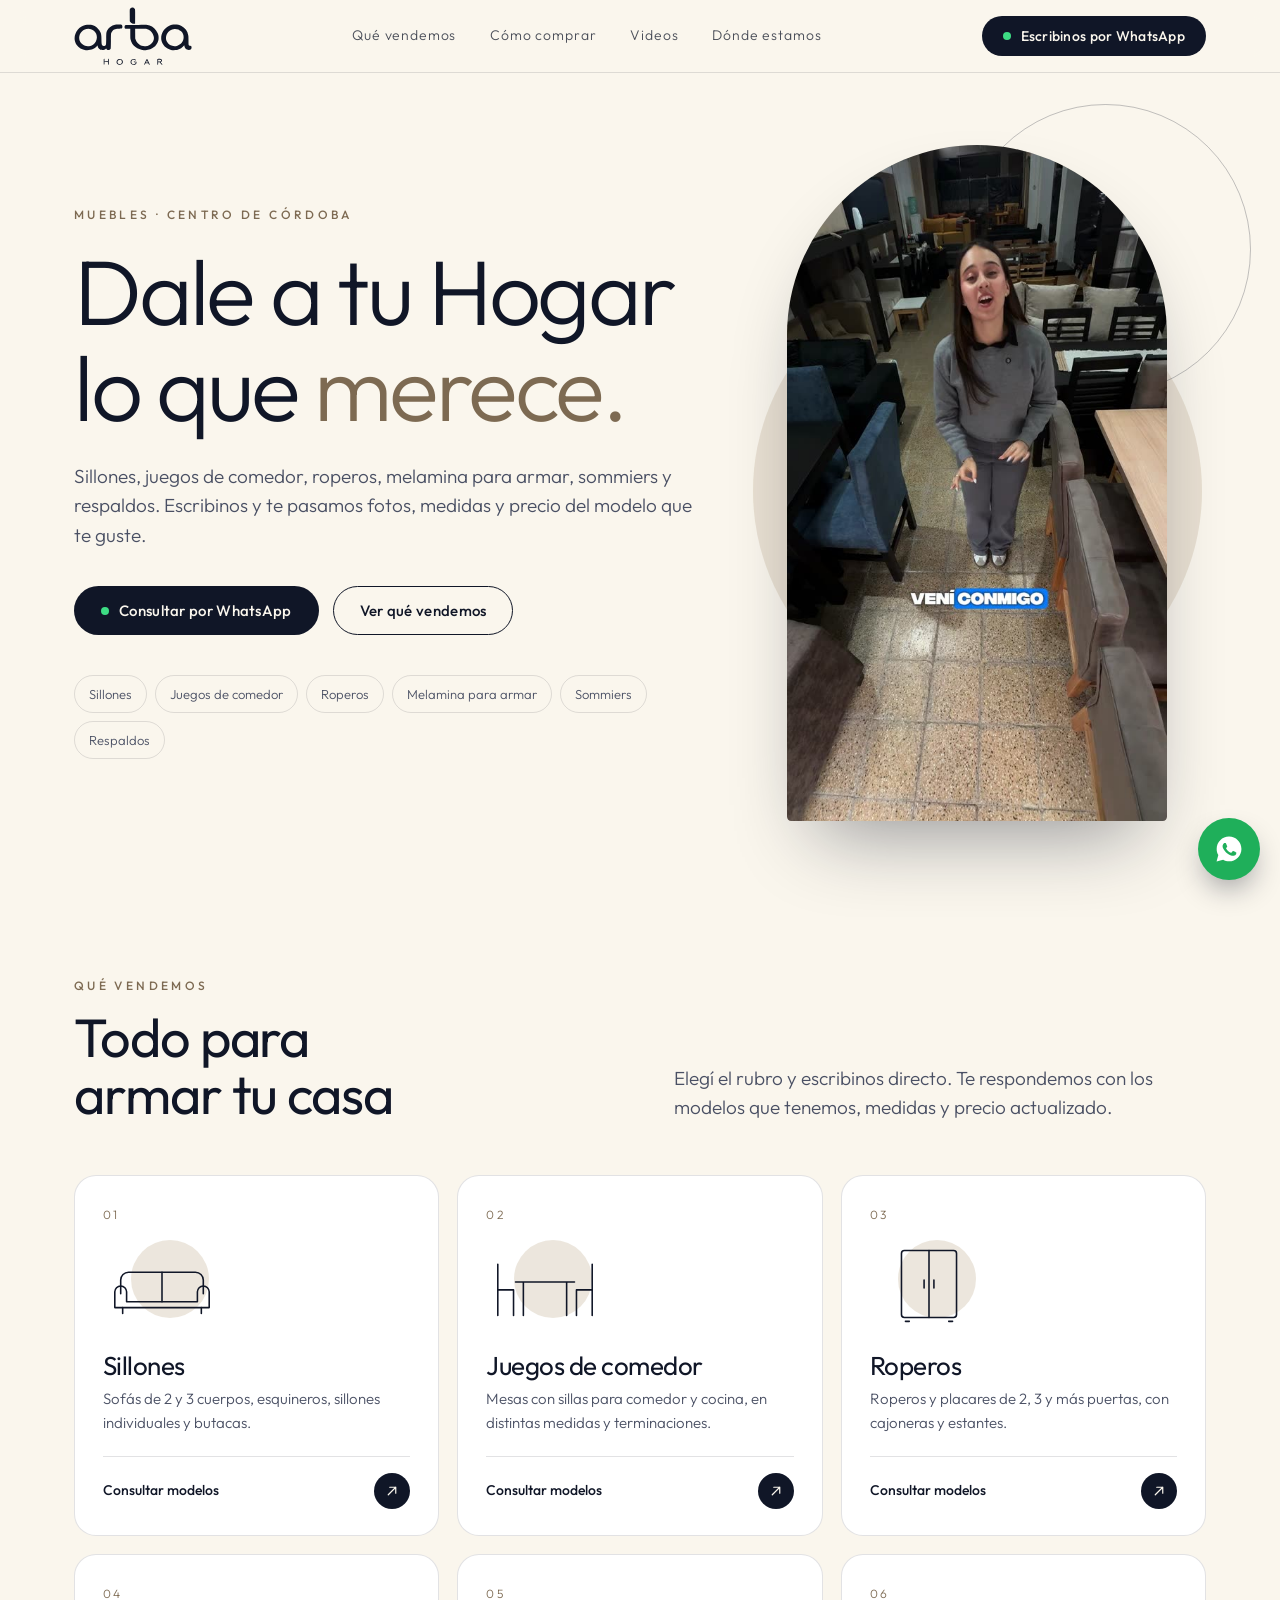
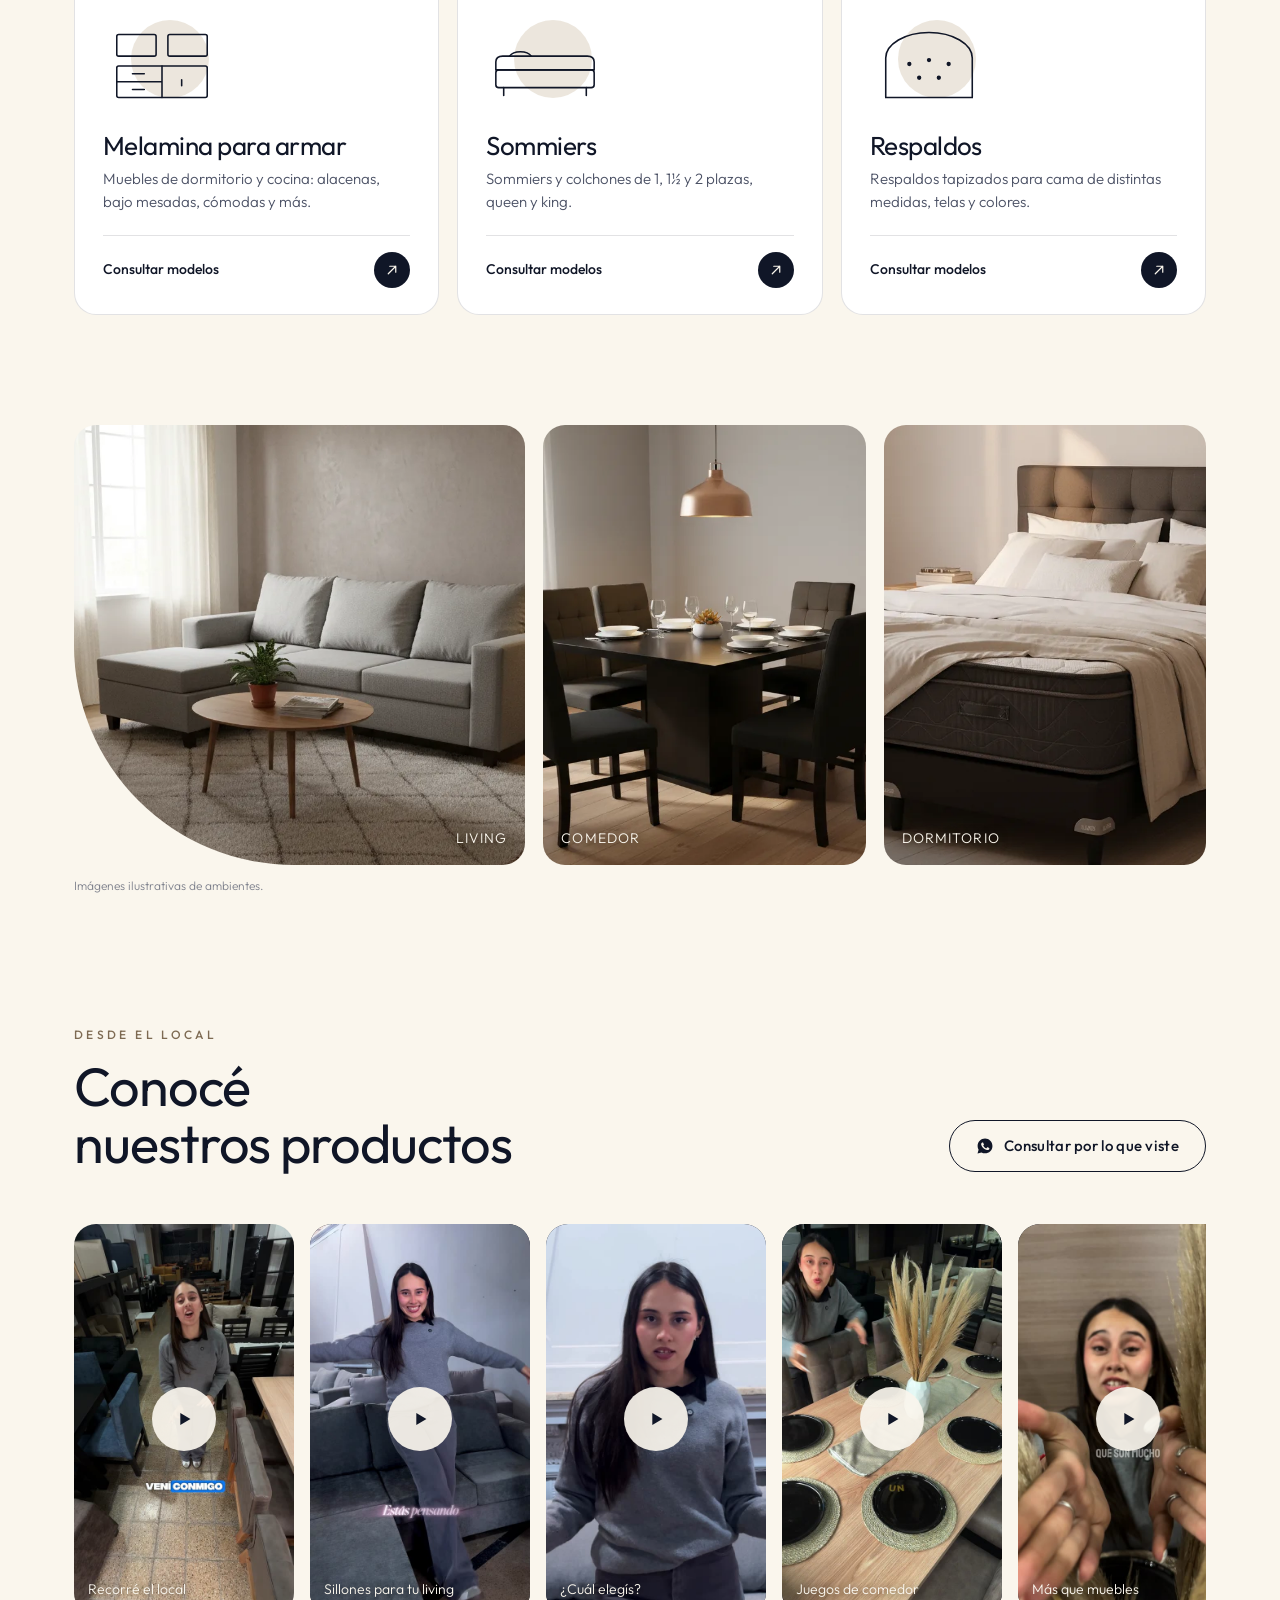
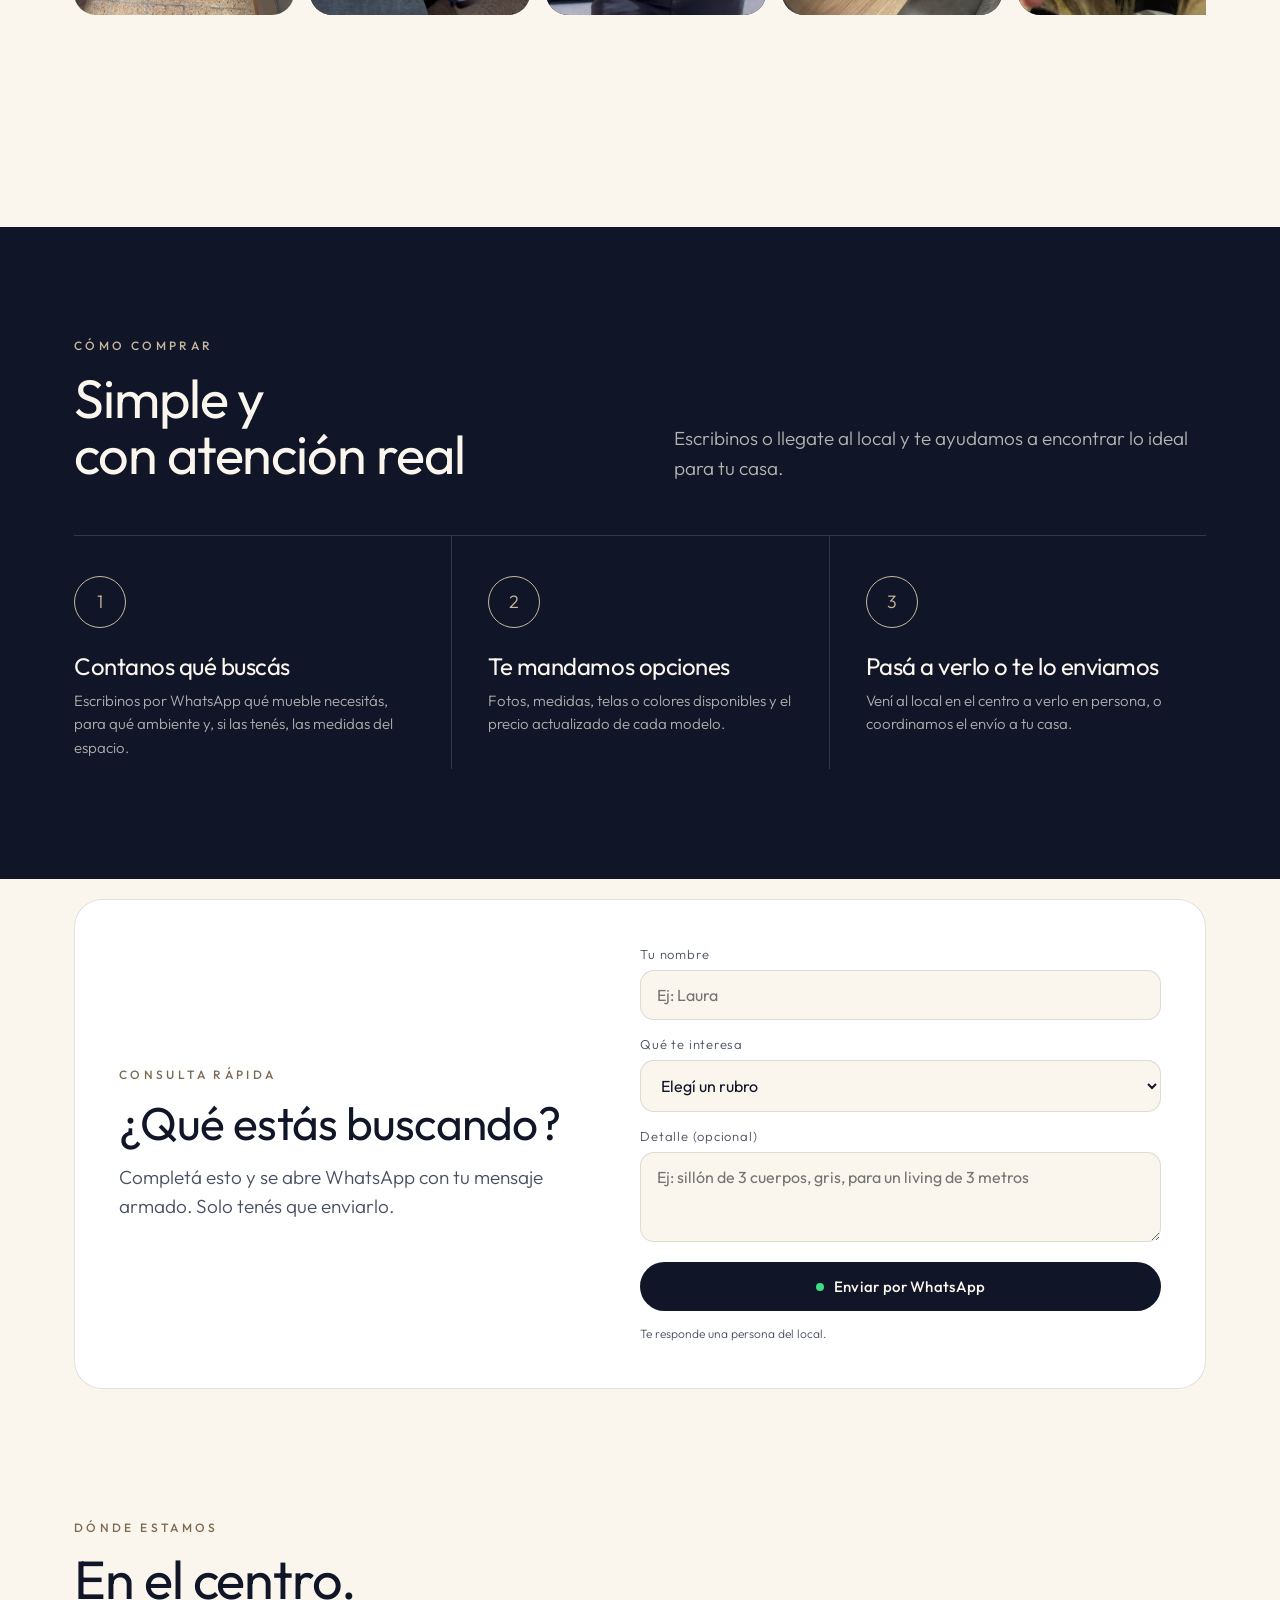
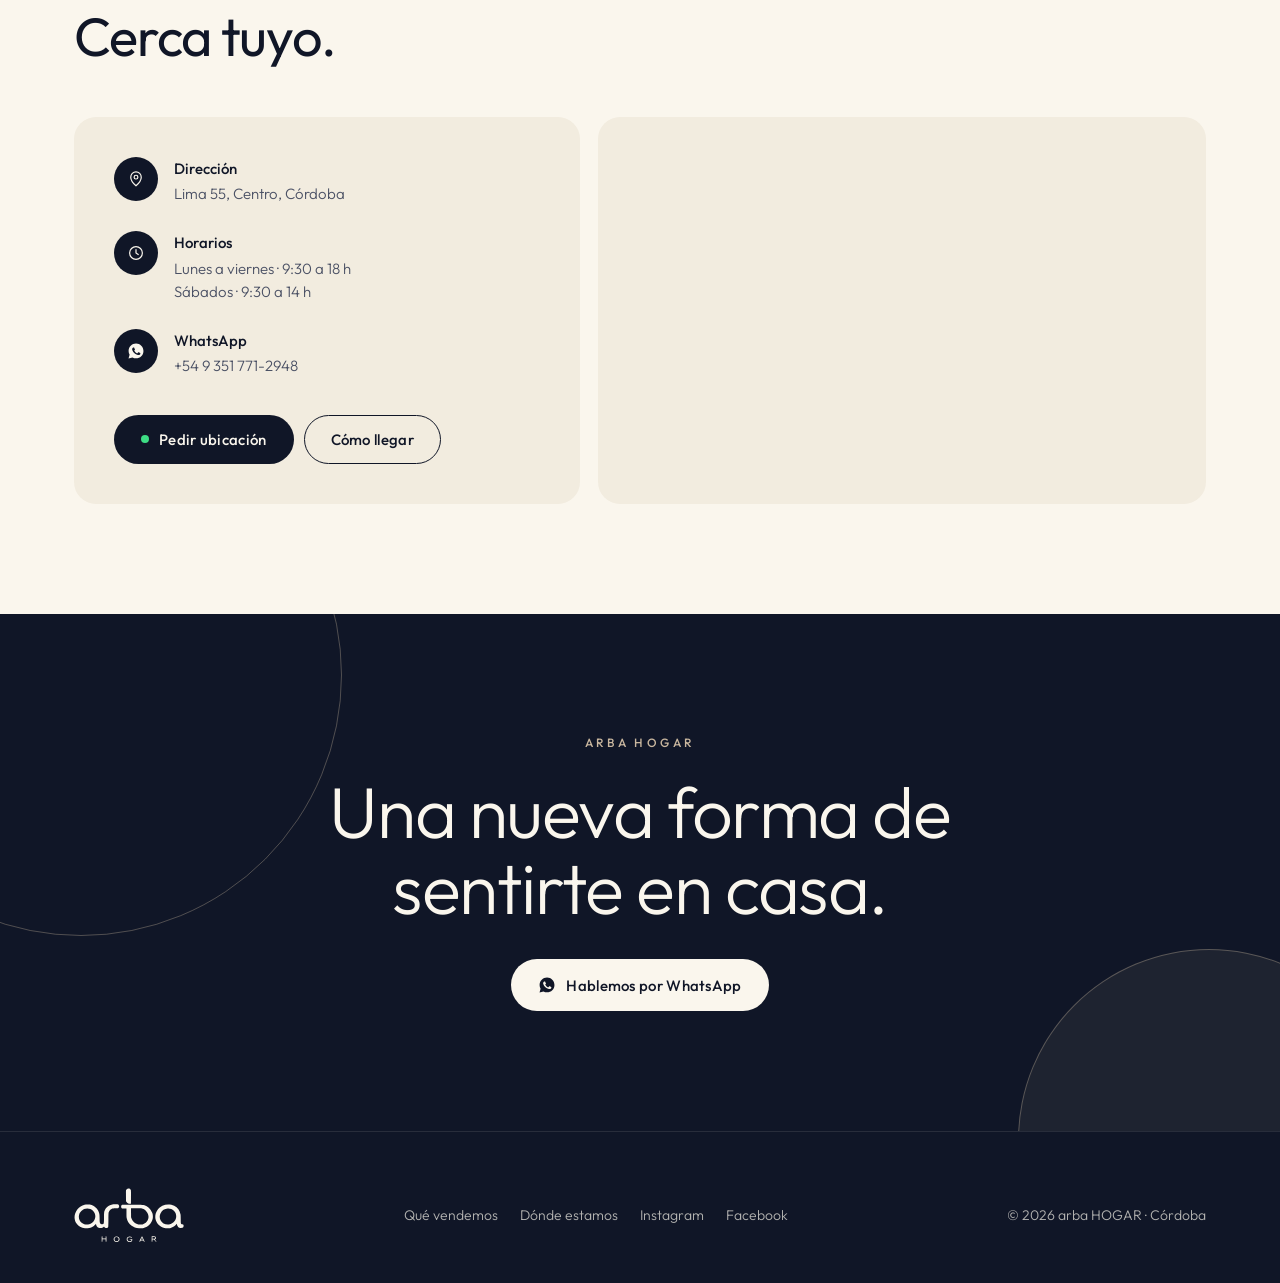
==== commit ae8f5c1c: "a" ====
--- a/index.html
+++ b/index.html
@@ -14,7 +14,7 @@
 <link rel="preconnect" href="https://fonts.googleapis.com">
 <link rel="preconnect" href="https://fonts.gstatic.com" crossorigin>
 <link href="https://fonts.googleapis.com/css2?family=Outfit:wght@300;400;500;600&display=swap" rel="stylesheet">
-<link rel="stylesheet" href="css/arba.css">
+<link rel="stylesheet" href="css/arba.css?v=20261018a">
 </head>
 <body>
 <div id="hdr"></div>
@@ -161,10 +161,10 @@
 
 <div id="ftr"></div>
 
-<script src="js/config.js"></script>
-<script src="js/muestra.js"></script>
-<script src="js/api.js"></script>
-<script src="js/ui.js"></script>
+<script src="js/config.js?v=20261018a"></script>
+<script src="js/muestra.js?v=20261018a"></script>
+<script src="js/api.js?v=20261018a"></script>
+<script src="js/ui.js?v=20261018a"></script>
 <script>
 (async function(){
   const U = ArbaUI, $ = (id) => document.getElementById(id);
@@ -299,7 +299,8 @@
   if ((site.horarios || []).length) $('horTxt').innerHTML = site.horarios.map(U.esc).join('<br>'); else $('horRow').style.display = 'none';
   $('waTxt').textContent = site.whatsappVisible;
   const q = encodeURIComponent((site.direccion || 'Centro, Córdoba') + ', Córdoba, Argentina');
-  $('mapBox').innerHTML = `<iframe loading="lazy" referrerpolicy="no-referrer-when-downgrade" title="Mapa" src="https://www.google.com/maps?q=${q}&z=${site.direccion ? 16 : 14}&output=embed"></iframe>`;
+  // mapa solo en pantallas grandes: en celular el embed de Google se ve mal, queda el botón "Cómo llegar"
+  if (matchMedia('(min-width: 601px)').matches) $('mapBox').innerHTML = `<iframe loading="lazy" referrerpolicy="no-referrer-when-downgrade" title="Mapa" src="https://www.google.com/maps?q=${q}&z=${site.direccion ? 16 : 14}&output=embed"></iframe>`;
   if (site.direccion) $('mapsBtn').href = `https://www.google.com/maps/search/?api=1&query=${q}`; else $('mapsBtn').style.display = 'none';
 
   // videos
--- a/css/arba.css
+++ b/css/arba.css
@@ -68,7 +68,6 @@
 .sec-head .lead{max-width:28em}
 .rubros{display:grid;grid-template-columns:repeat(3,1fr);gap:18px}
 @media(max-width:900px){.rubros{grid-template-columns:repeat(2,1fr)}}
-@media(max-width:520px){.rubros{grid-template-columns:1fr 1fr;gap:10px}.rubro{min-height:0;padding:16px 14px 12px}.rubro .num{display:none}.rubro .art{width:64px;height:46px;margin:0 0 12px}.rubro .art::before{width:44px;height:44px;left:14px}.rubro h3{font-size:18px;margin-bottom:4px}.rubro p{display:none}.rubro .desde{margin-top:6px;font-size:12px}.rubro .desde b{font-size:19px}.rubro .go{margin-top:12px;padding-top:10px;font-size:13px}.rubro .go .arrow{width:28px;height:28px}}
 .rubro{position:relative;background:#fff;border:1px solid var(--linea);border-radius:var(--r);padding:30px 28px 26px;display:flex;flex-direction:column;min-height:300px;transition:transform .3s,box-shadow .3s,border-color .3s;overflow:hidden}
 .rubro:hover{transform:translateY(-4px);box-shadow:0 26px 50px -30px rgba(16,22,39,.35);border-color:transparent}
 .rubro .num{font-size:12px;letter-spacing:.2em;color:var(--arena-osc)}
@@ -79,7 +78,7 @@
 .rubro h3{font-size:26px;margin-bottom:8px}
 .rubro p{font-size:15px;color:var(--tinta-suave);flex:1}
 .rubro .go{margin-top:22px;display:flex;align-items:center;justify-content:space-between;font-size:14px;font-weight:500;border-top:1px solid var(--linea);padding-top:16px}
-.rubro .go .arrow{width:36px;height:36px;border-radius:50%;background:var(--noche);color:var(--marfil);display:grid;place-items:center;transition:transform .3s}
+.rubro .go .arrow{flex:none;width:36px;height:36px;border-radius:50%;background:var(--noche);color:var(--marfil);display:grid;place-items:center;transition:transform .3s}
 .rubro:hover .go .arrow{transform:rotate(-45deg)}
 
 /* ambientes */
@@ -410,3 +409,70 @@
 
 .tabs{margin:-6px 0 22px;flex-wrap:nowrap;overflow-x:auto;scrollbar-width:none}
 .tabs::-webkit-scrollbar{display:none}
+
+/* ═════════════ MOBILE: más compacto ═════════════ */
+@media(max-width:860px){
+  .hero .chips{display:none}
+}
+@media(max-width:600px){
+  .sec{padding:48px 0}
+  .sec-head{margin-bottom:24px;gap:14px}
+  .sec-head .lead{font-size:16px}
+  .hero{padding:28px 0 44px}
+  .hero .wrap{gap:32px}
+  .hero .lead{margin:18px 0 24px}
+  .hero .ctas .btn{flex:1 1 auto;justify-content:center}
+  .arch-wrap{width:min(250px,66%)}
+  #rubros{padding-top:12px!important}
+  /* rubros: 3 por fila */
+  .rubros{grid-template-columns:repeat(3,minmax(0,1fr));gap:8px}
+  .rubro{min-height:0;padding:14px 8px 12px;align-items:center;text-align:center;border-radius:16px}
+  .rubro .num,.rubro p,.rubro .go > span:first-child{display:none}
+  .rubro .art{width:56px;height:40px;margin:2px 0 10px}
+  .rubro .art::before{width:38px;height:38px;left:12px;top:-2px}
+  .rubro h3{font-size:14px;line-height:1.2;margin:0;flex:1}
+  .rubro .desde{margin-top:6px;font-size:11px}
+  .rubro .desde b{font-size:15px}
+  .rubro .go{border:0;margin-top:10px;padding:0;justify-content:center}
+  .rubro .go .arrow{width:26px;height:26px}
+  .rubro .go .arrow .ico{width:14px;height:14px}
+  /* ambientes y videos */
+  .amb{gap:8px}
+  #videos{padding-top:40px}
+  /* cómo comprar */
+  #como{margin-top:36px!important}
+  .pasos{border-top:0}
+  .paso,.paso+.paso{display:grid;grid-template-columns:40px 1fr;column-gap:14px;padding:16px 0;border-left:0;border-bottom:1px solid rgba(250,246,237,.12)}
+  .paso:last-child{border-bottom:0}
+  .paso .n{width:40px;height:40px;font-size:15px;margin:0;grid-row:span 2}
+  .paso h3{font-size:18px;margin:8px 0 4px}
+  .paso p{display:none}
+  .paso,.paso+.paso{align-items:center;padding:12px 0}
+  .paso .n{grid-row:auto}
+  .paso h3{margin:0}
+  /* consulta */
+  #consulta{padding-top:8px}
+  .form-card{border-radius:22px}
+  /* dónde */
+  #donde{padding-top:8px}
+  .donde{gap:10px}
+  .donde .info{padding:20px 18px;gap:14px;border-radius:18px}
+  .donde .row{gap:12px;align-items:center}
+  .donde .row .i{width:36px;height:36px}
+  .donde .row .i .ico{width:16px;height:16px}
+  .donde .row h4{font-size:12px;letter-spacing:.08em;text-transform:uppercase;color:var(--tinta-suave);font-weight:500}
+  .donde .row p{font-size:15px;color:var(--tinta)}
+  .donde .info > div:last-child{display:grid!important;grid-template-columns:1fr 1fr;gap:8px!important;margin-top:4px!important}
+  .donde .info > div:last-child .btn{justify-content:center;padding:13px 10px;font-size:14px}
+  .donde .map{display:none}
+  /* cierre y footer */
+  .cierre{padding:56px 0}
+  .cierre h2{font-size:32px;margin-bottom:22px}
+  .cierre::before{width:300px;height:300px;left:-150px;top:-150px}
+  .cierre::after{width:220px;height:220px;right:-90px;bottom:-130px}
+  footer{padding:32px 0 90px}
+  footer .wrap{gap:16px}
+  footer nav{gap:8px 18px}
+  .wa-float{width:54px;height:54px;right:14px;bottom:14px}
+  .wa-float svg{width:26px;height:26px}
+}
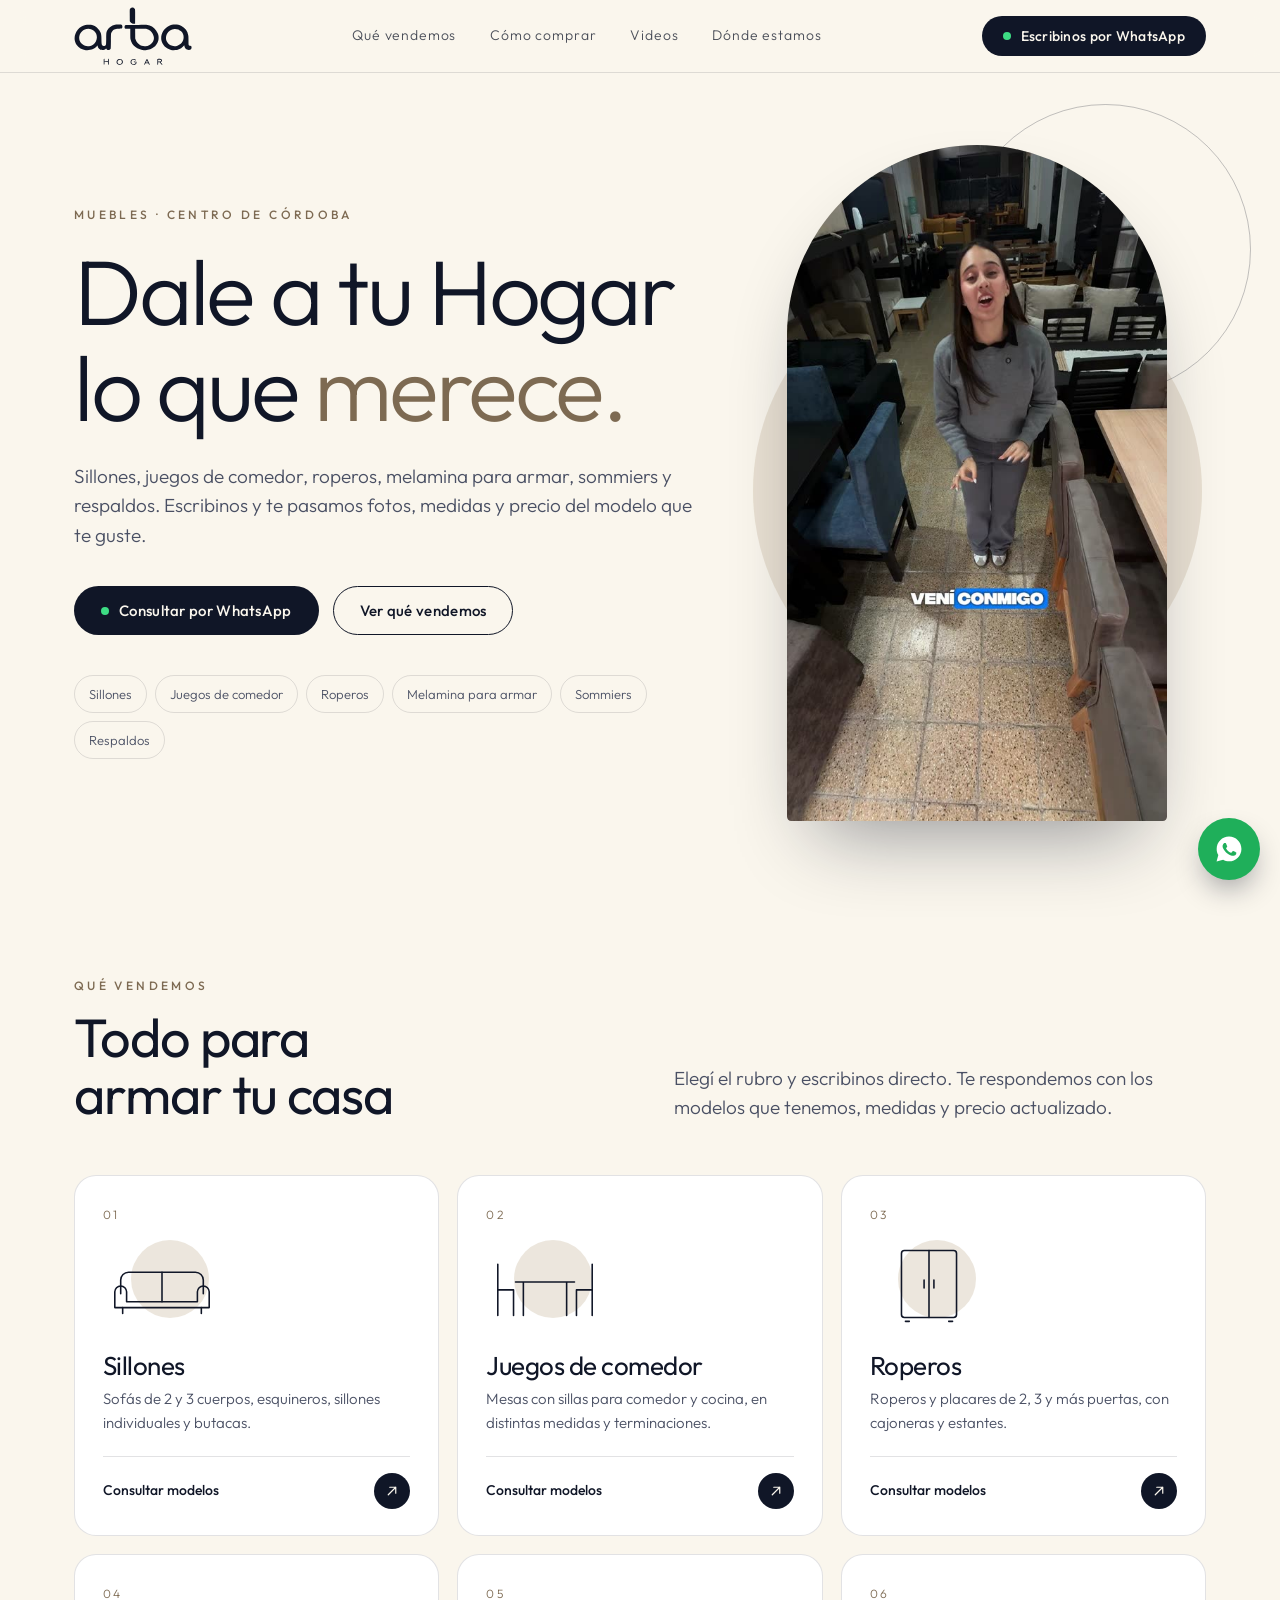
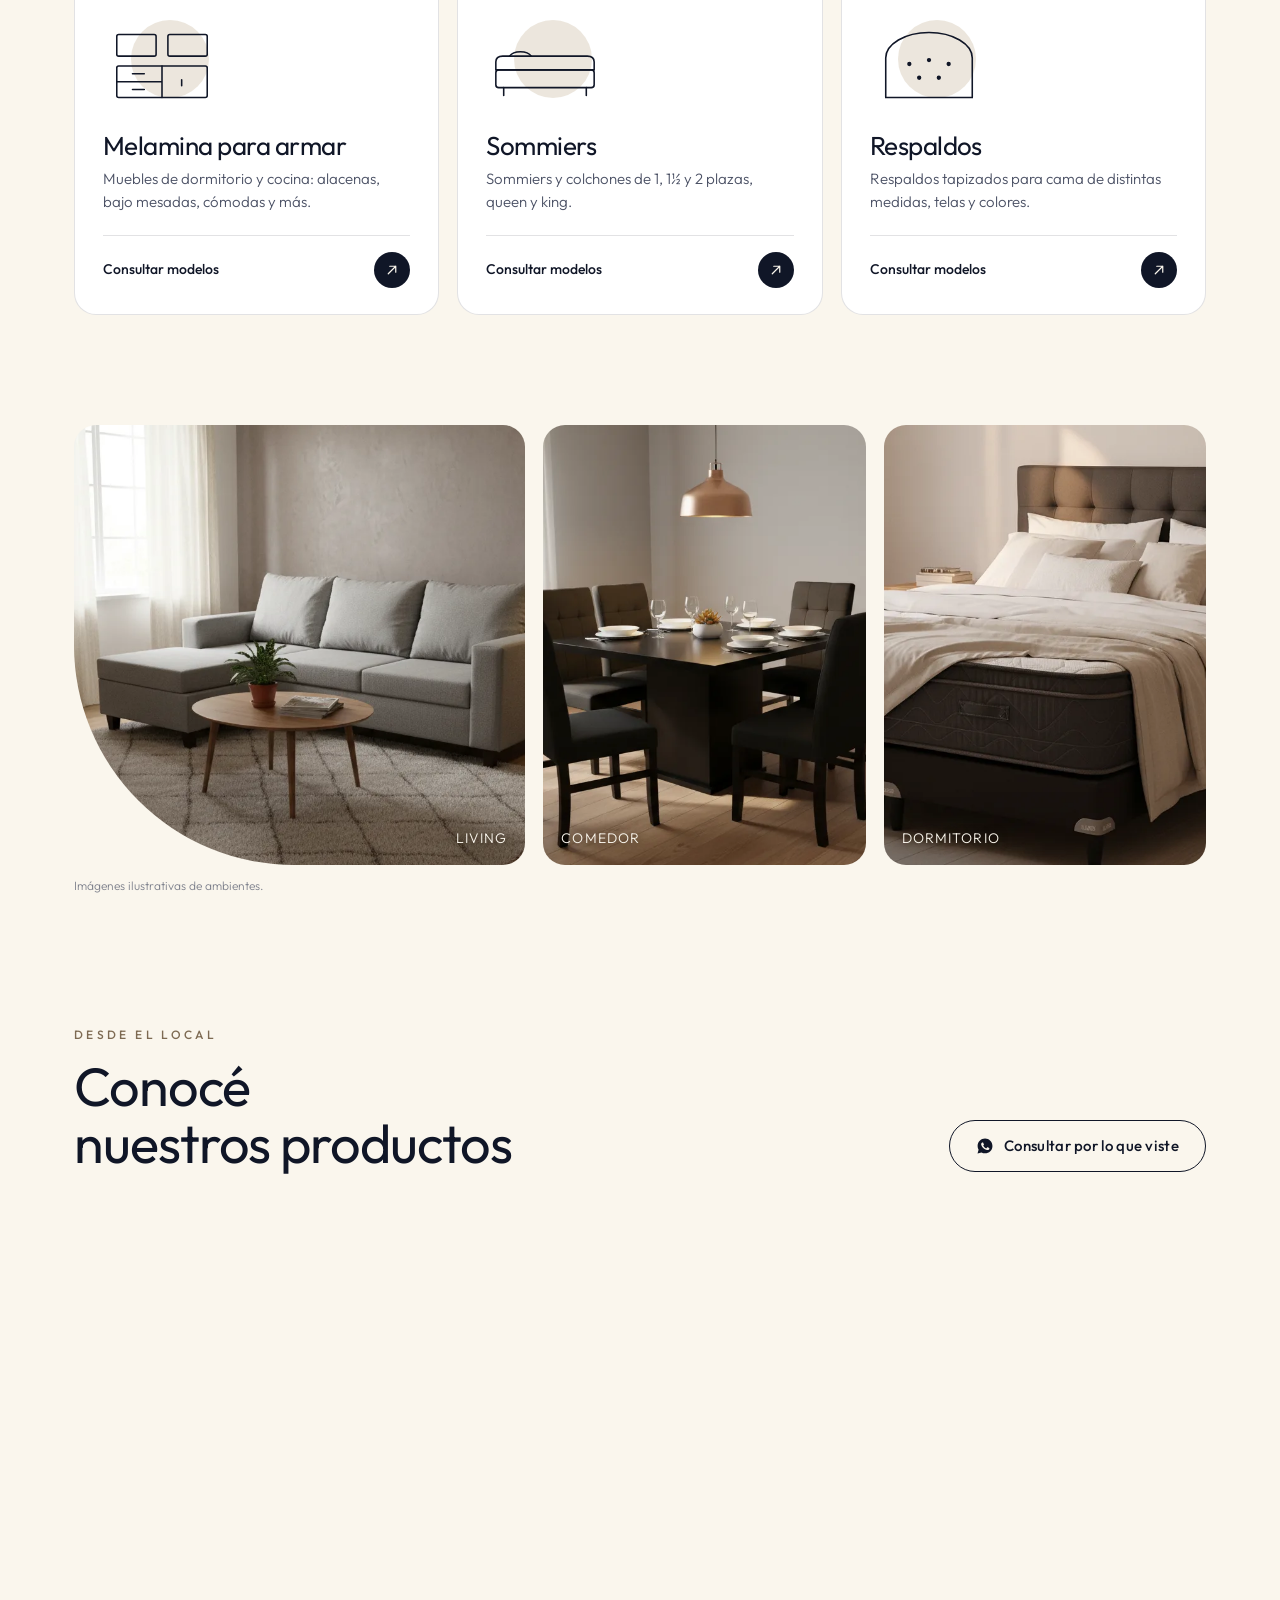
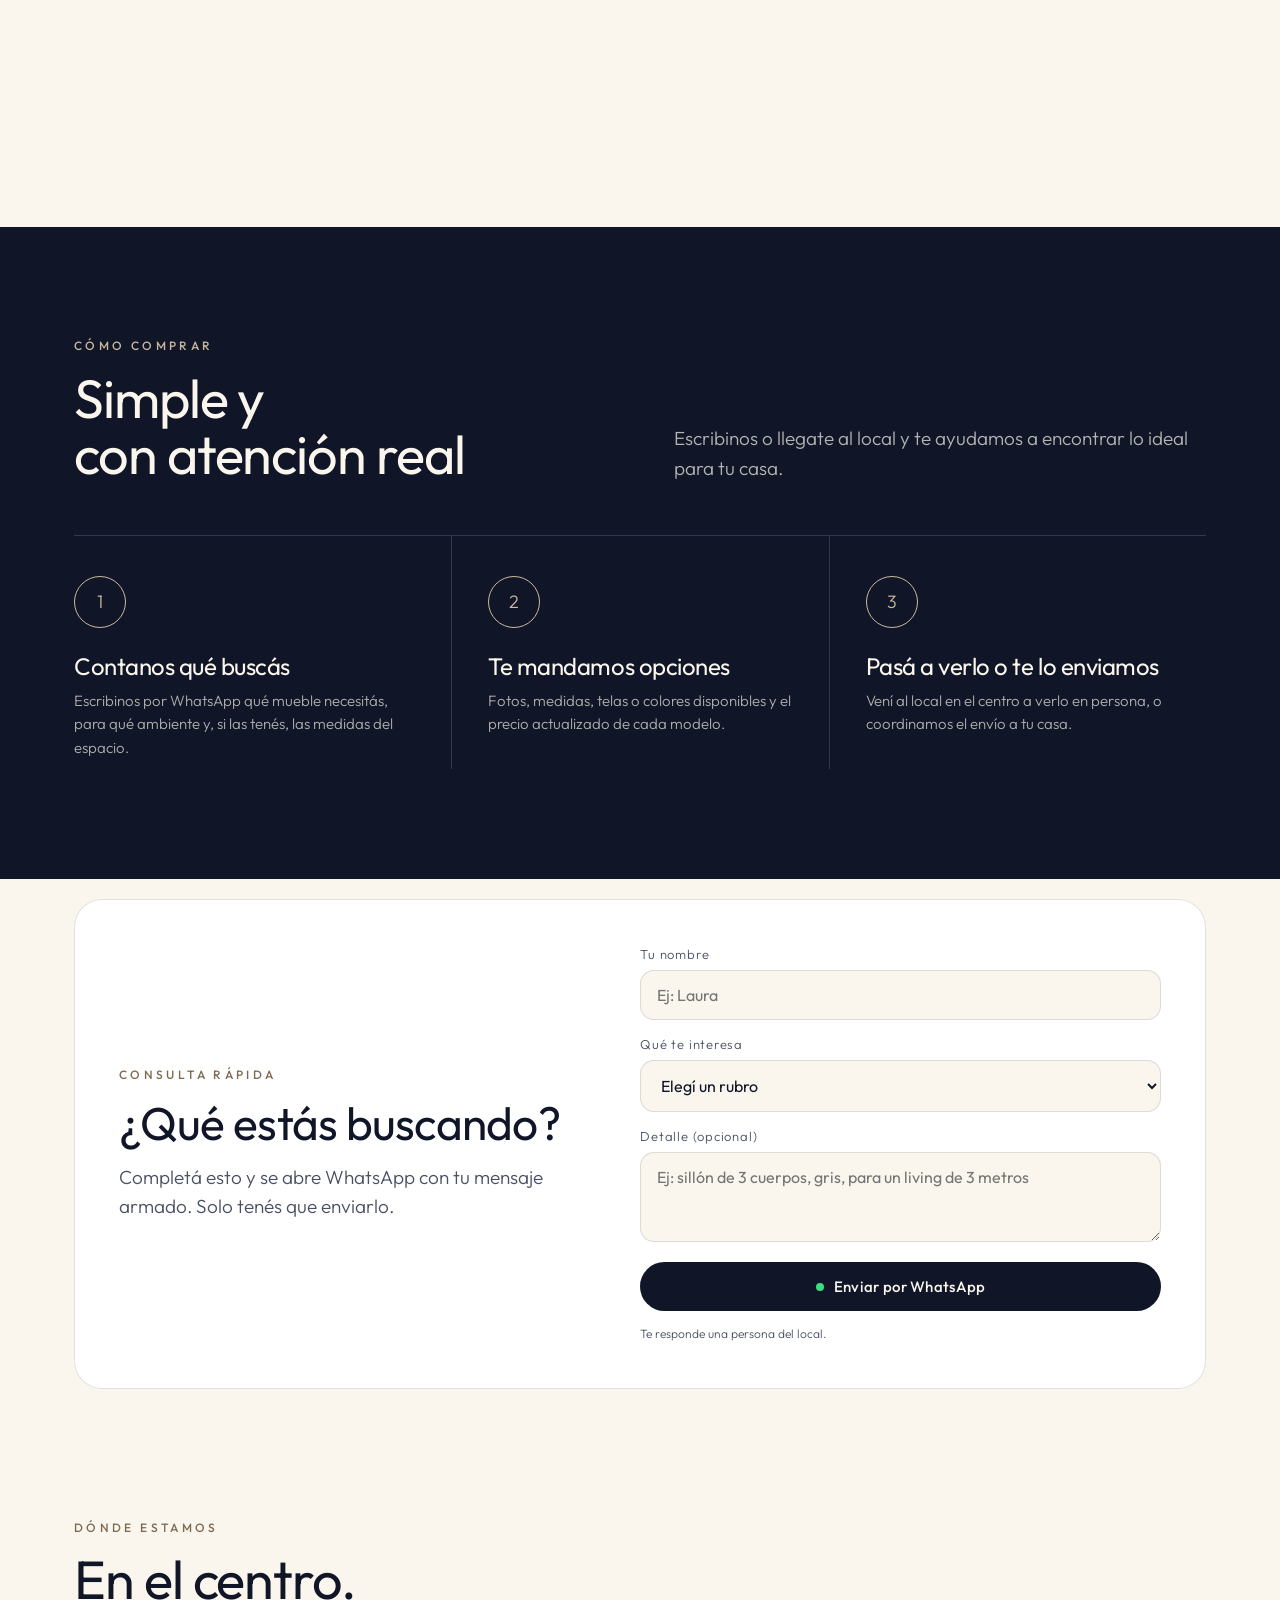
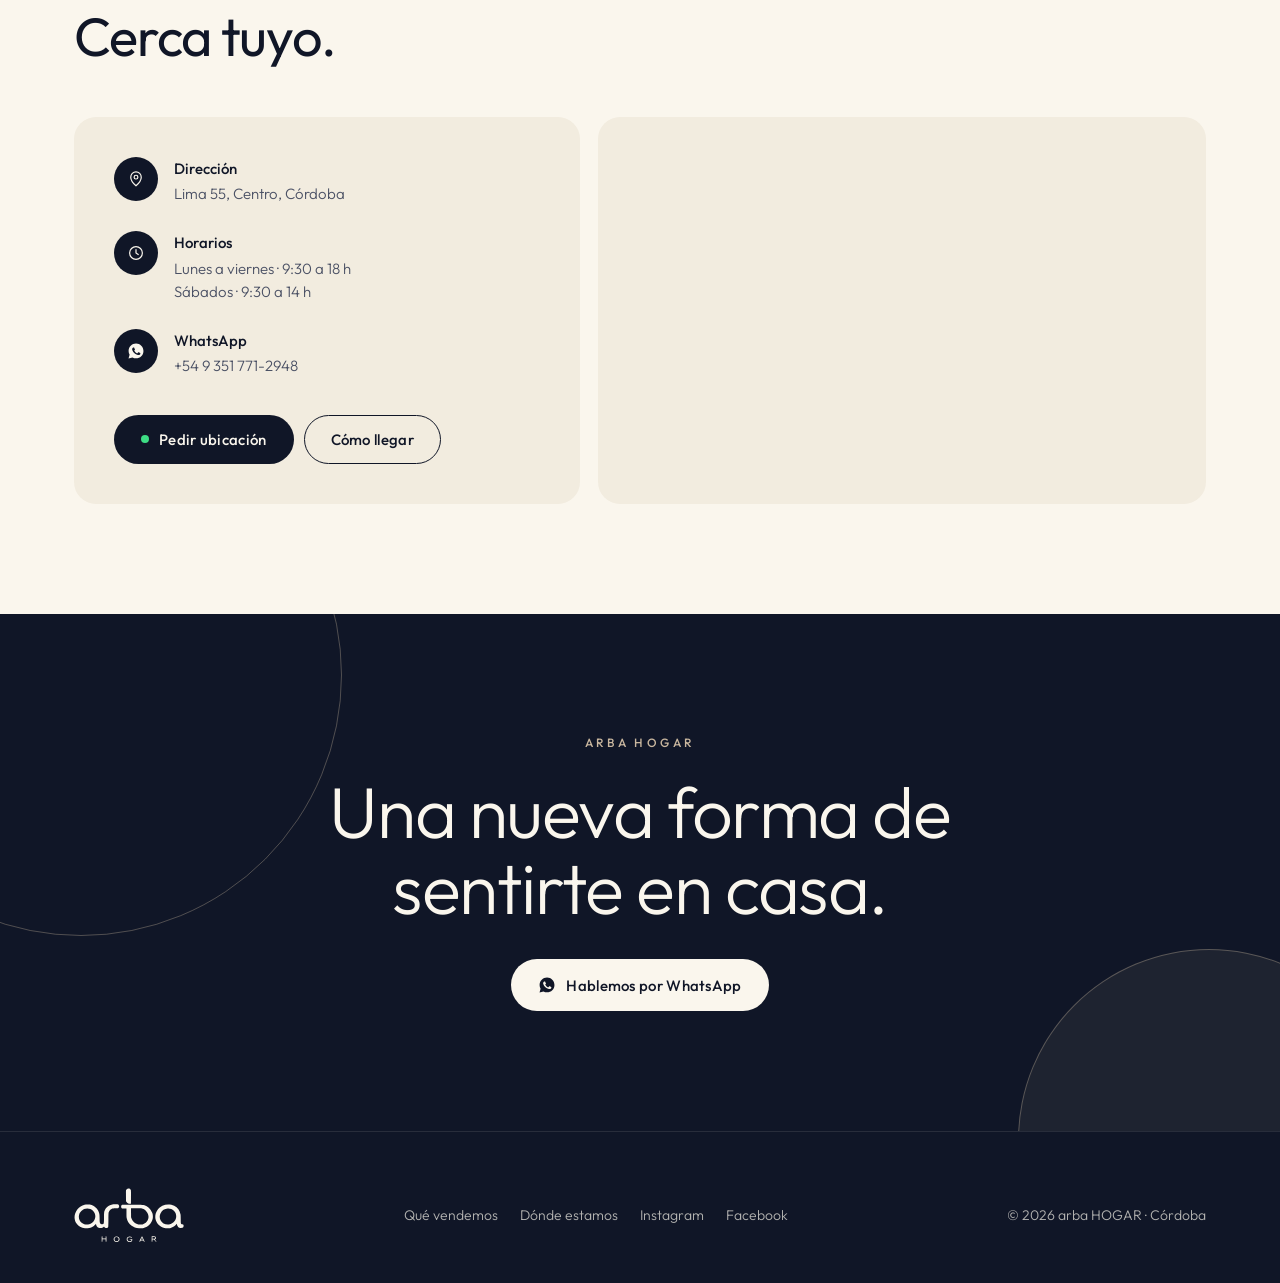
==== commit 9a0c12fa: "pixel" ====
--- a/index.html
+++ b/index.html
@@ -14,9 +14,10 @@
 <link rel="preconnect" href="https://fonts.googleapis.com">
 <link rel="preconnect" href="https://fonts.gstatic.com" crossorigin>
 <link href="https://fonts.googleapis.com/css2?family=Outfit:wght@300;400;500;600&display=swap" rel="stylesheet">
-<link rel="stylesheet" href="css/arba.css?v=20261018a">
+<link rel="stylesheet" href="css/arba.css?v=20261020b">
 </head>
 <body>
+<noscript><img height="1" width="1" style="display:none" alt="" src="https://www.facebook.com/tr?id=1700647924744545&ev=PageView&noscript=1"></noscript>
 <div id="hdr"></div>
 
 <main>
@@ -161,10 +162,10 @@
 
 <div id="ftr"></div>
 
-<script src="js/config.js?v=20261018a"></script>
-<script src="js/muestra.js?v=20261018a"></script>
-<script src="js/api.js?v=20261018a"></script>
-<script src="js/ui.js?v=20261018a"></script>
+<script src="js/config.js?v=20261020b"></script>
+<script src="js/muestra.js?v=20261020b"></script>
+<script src="js/api.js?v=20261020b"></script>
+<script src="js/ui.js?v=20261020b"></script>
 <script>
 (async function(){
   const U = ArbaUI, $ = (id) => document.getElementById(id);
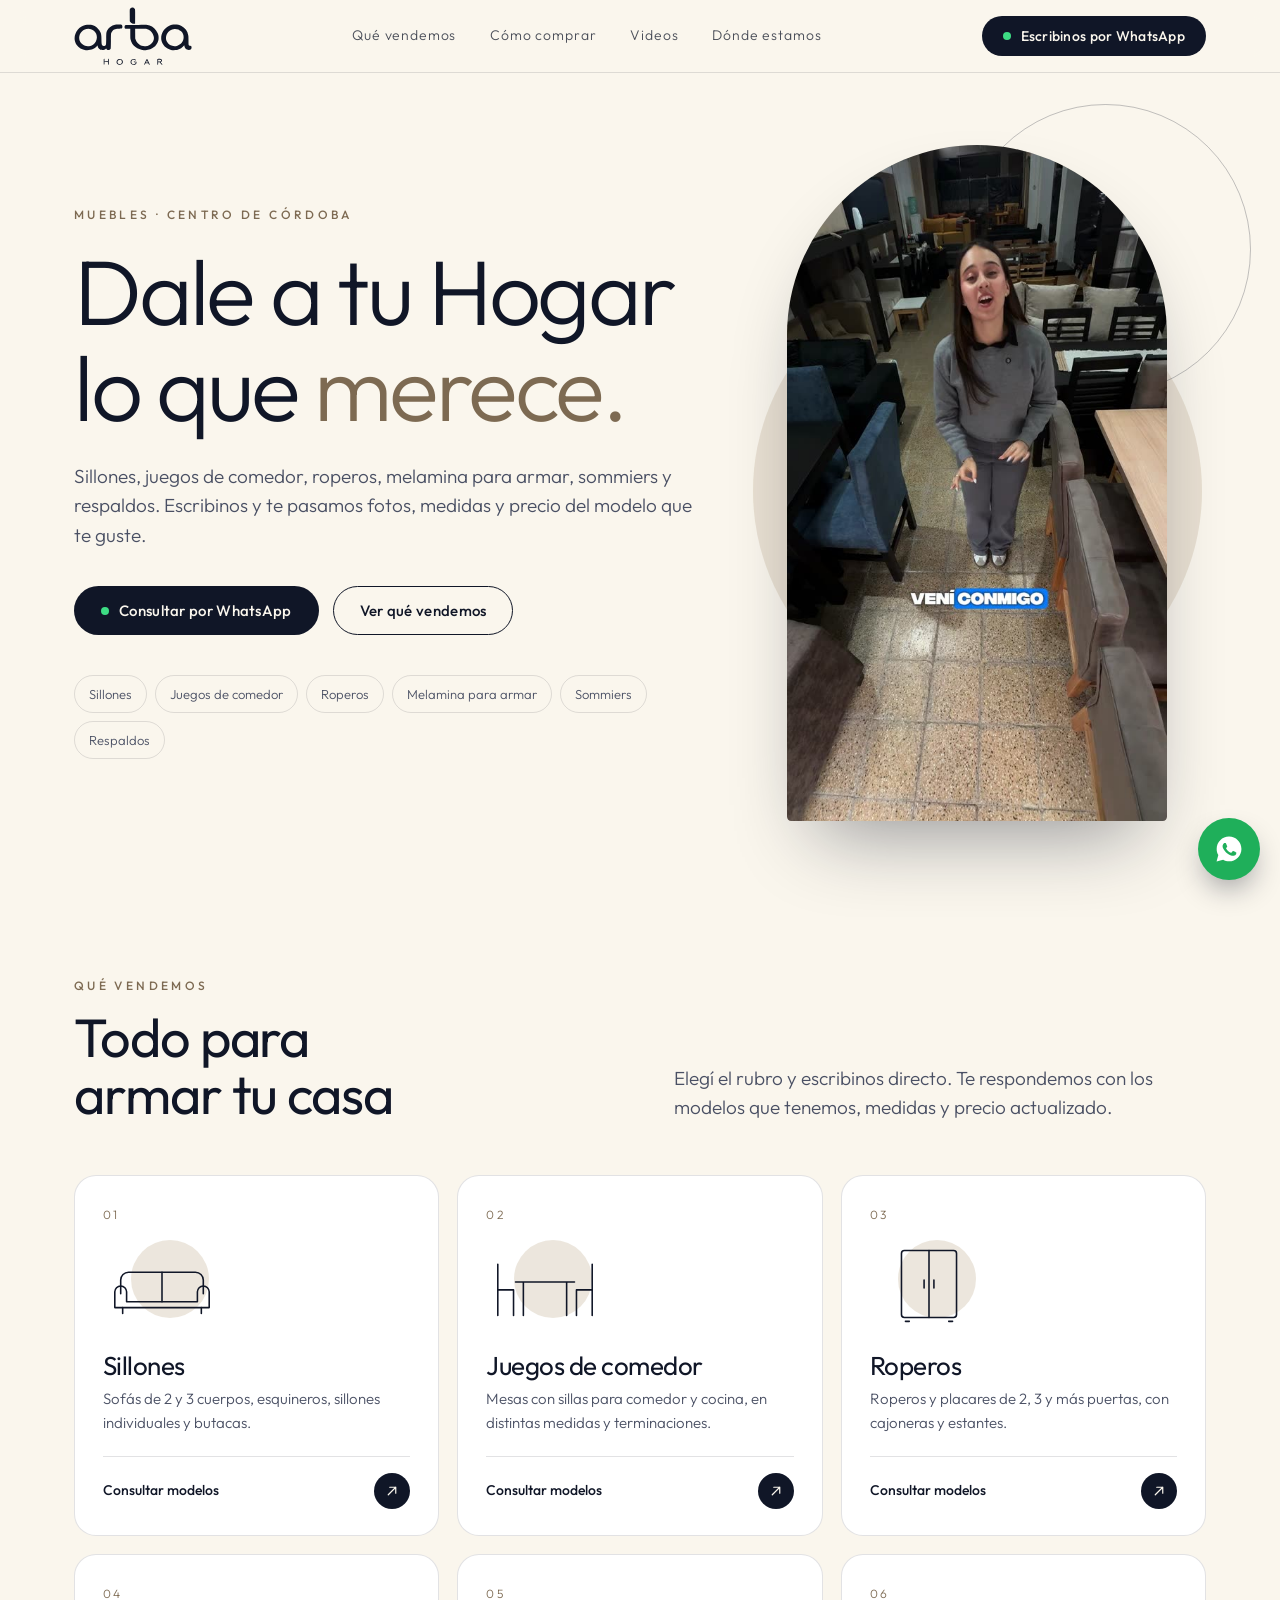
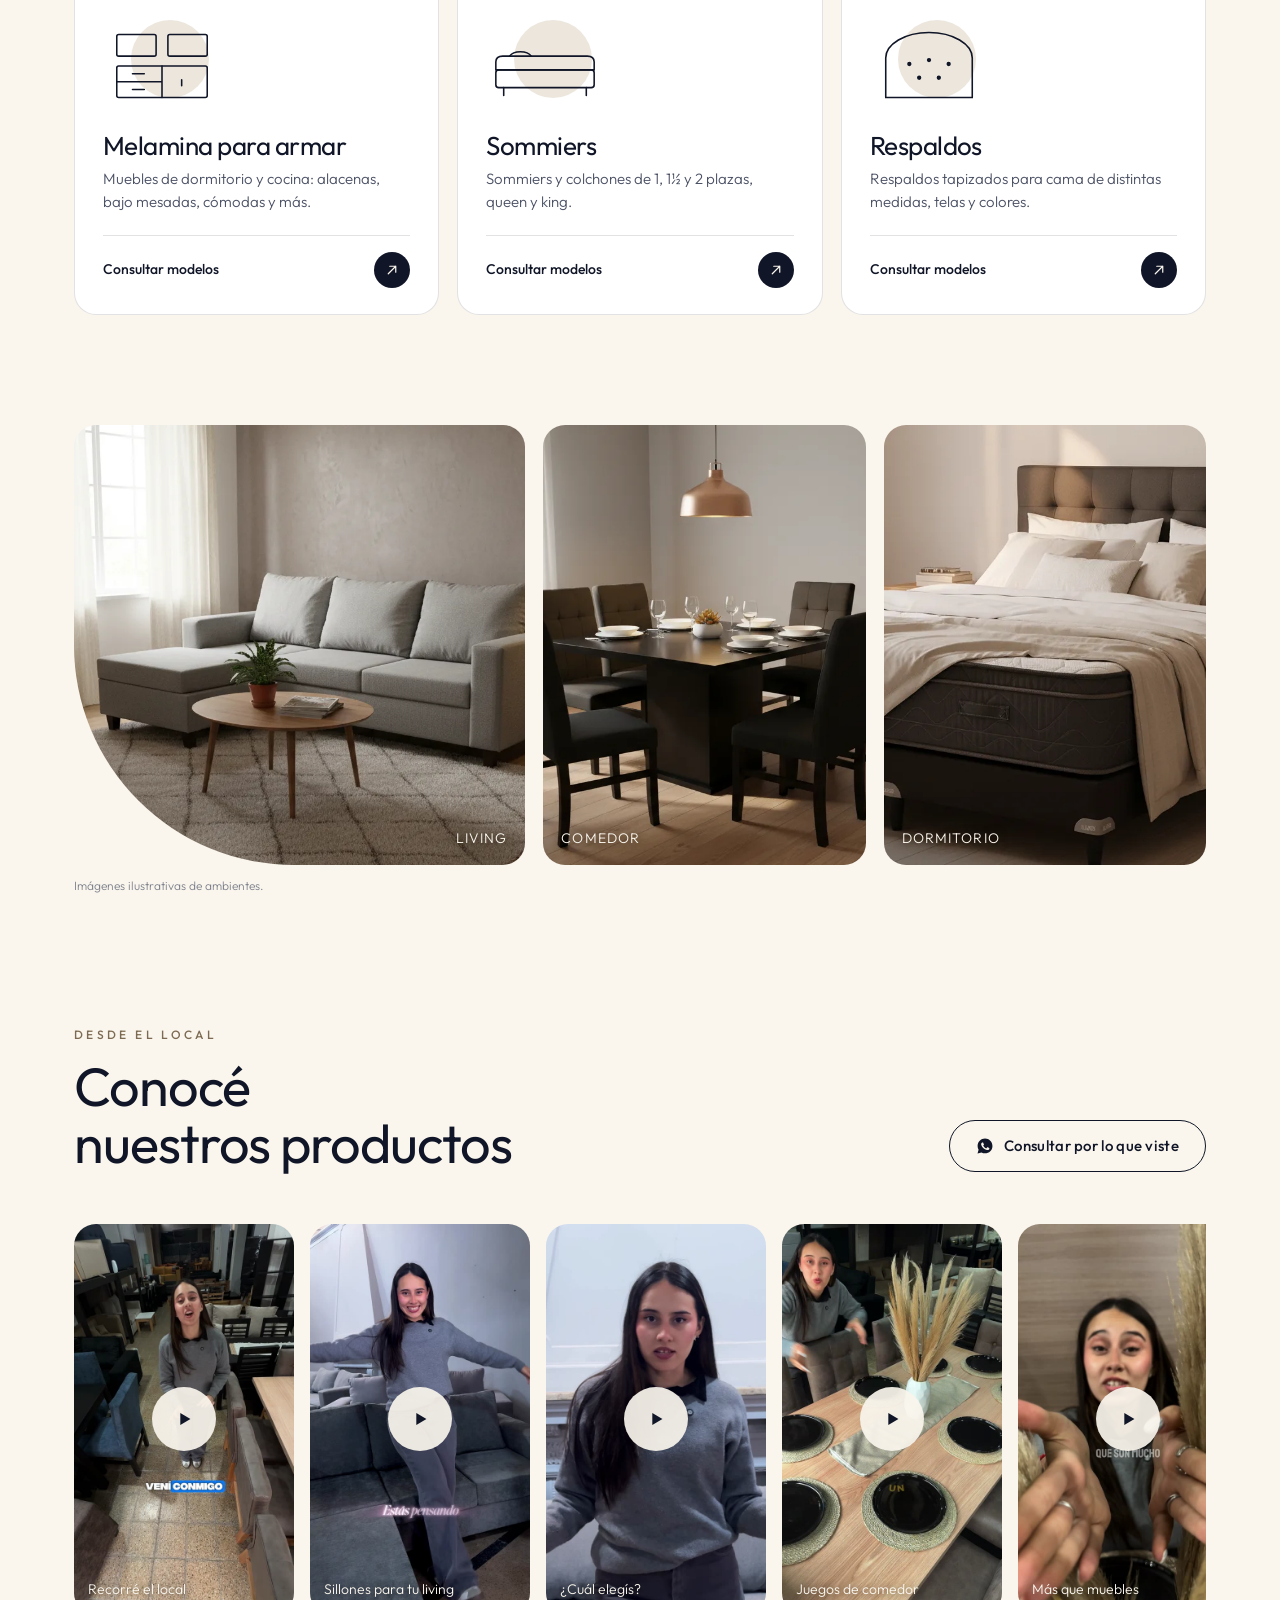
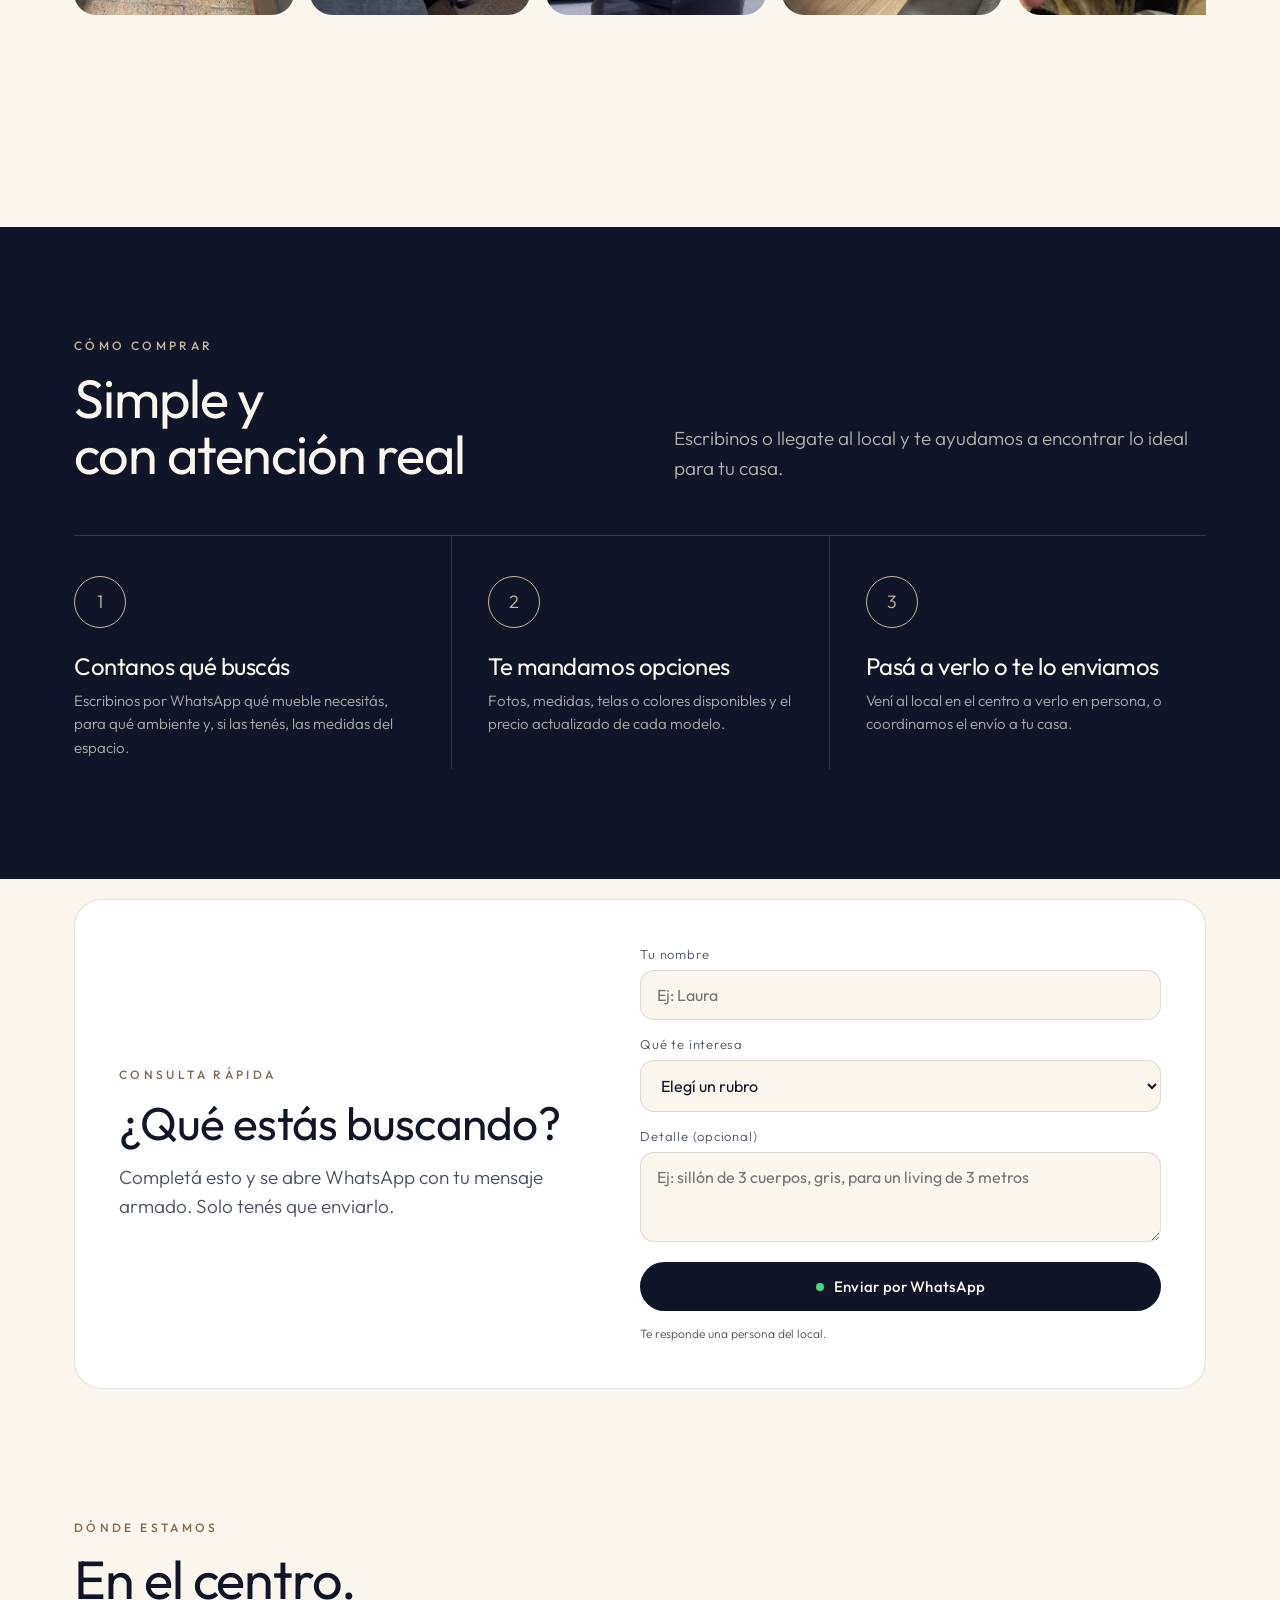
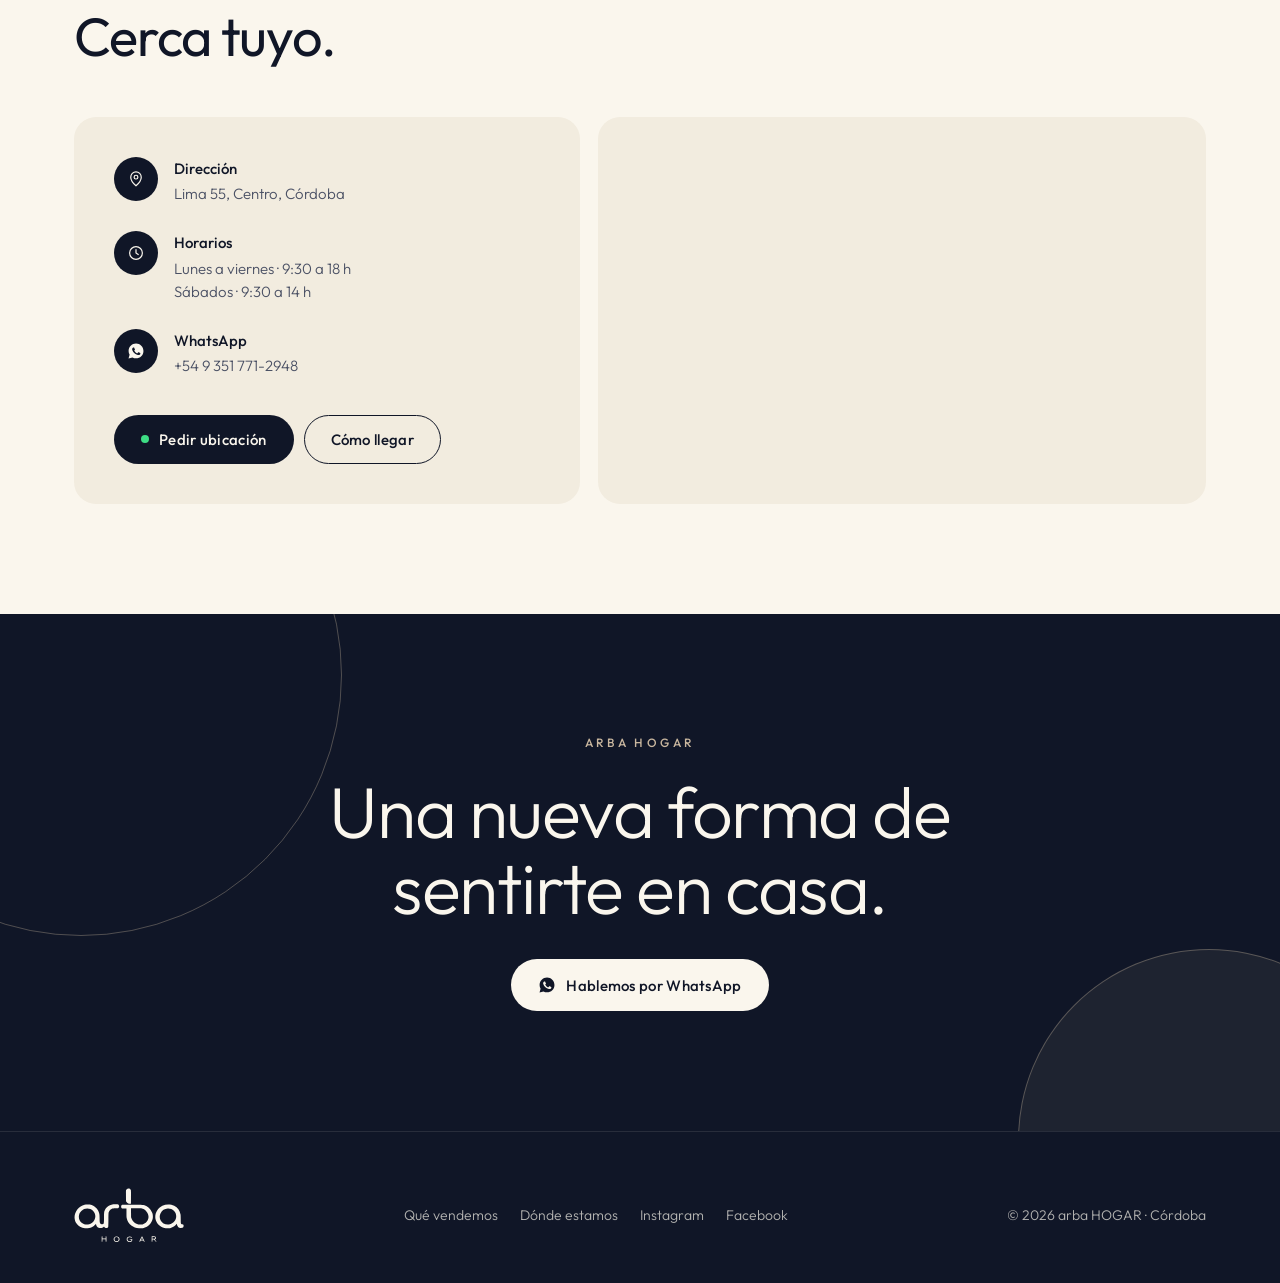
==== commit eab2487c: "a" ====
--- a/index.html
+++ b/index.html
@@ -14,7 +14,7 @@
 <link rel="preconnect" href="https://fonts.googleapis.com">
 <link rel="preconnect" href="https://fonts.gstatic.com" crossorigin>
 <link href="https://fonts.googleapis.com/css2?family=Outfit:wght@300;400;500;600&display=swap" rel="stylesheet">
-<link rel="stylesheet" href="css/arba.css?v=20261020b">
+<link rel="stylesheet" href="css/arba.css?v=20261106a">
 </head>
 <body>
 <noscript><img height="1" width="1" style="display:none" alt="" src="https://www.facebook.com/tr?id=1700647924744545&ev=PageView&noscript=1"></noscript>
@@ -162,10 +162,10 @@
 
 <div id="ftr"></div>
 
-<script src="js/config.js?v=20261020b"></script>
-<script src="js/muestra.js?v=20261020b"></script>
-<script src="js/api.js?v=20261020b"></script>
-<script src="js/ui.js?v=20261020b"></script>
+<script src="js/config.js?v=20261106a"></script>
+<script src="js/muestra.js?v=20261106a"></script>
+<script src="js/api.js?v=20261106a"></script>
+<script src="js/ui.js?v=20261106a"></script>
 <script>
 (async function(){
   const U = ArbaUI, $ = (id) => document.getElementById(id);
--- a/css/arba.css
+++ b/css/arba.css
@@ -295,7 +295,7 @@
 .crumbs{font-size:13px;color:var(--tinta-suave);padding:22px 0;display:flex;gap:8px;flex-wrap:wrap}
 .crumbs a:hover{color:var(--tinta)}
 .pdp{display:grid;grid-template-columns:1.1fr .9fr;gap:56px;align-items:start;padding-bottom:90px}
-@media(max-width:900px){.pdp{grid-template-columns:1fr;gap:26px}}
+@media(max-width:900px){.pdp{grid-template-columns:minmax(0,1fr);gap:26px}}
 .gal-main{position:relative;aspect-ratio:4/5;border-radius:240px 240px var(--r) var(--r);overflow:hidden;background:var(--marfil-2)}
 .gal-main img{width:100%;height:100%;object-fit:cover}
 .gal-main .badges{position:absolute;top:22px;left:50%;transform:translateX(-50%);display:flex;gap:6px}
@@ -330,7 +330,7 @@
 .opt-label span{color:var(--tinta);letter-spacing:0;text-transform:none;font-size:14px;margin-left:6px}
 .opt-label.warn{color:#B3412E}
 .vars{display:flex;flex-wrap:wrap;gap:8px;margin-bottom:22px}
-.var{display:inline-flex;align-items:center;gap:8px;padding:10px 14px;border-radius:999px;border:1px solid var(--linea);background:#fff;font:400 14px 'Outfit',sans-serif;color:var(--tinta);cursor:pointer;transition:all .2s}
+.var{display:inline-flex;align-items:center;gap:8px;max-width:100%;text-align:left;padding:10px 14px;border-radius:999px;border:1px solid var(--linea);background:#fff;font:400 14px 'Outfit',sans-serif;color:var(--tinta);cursor:pointer;transition:all .2s}
 .var i{width:16px;height:16px;border-radius:50%;border:1px solid rgba(16,22,39,.15)}
 .var em{font-style:normal;font-size:12px;color:var(--tinta-suave)}
 .var.on{border-color:var(--noche);box-shadow:inset 0 0 0 1px var(--noche)}
